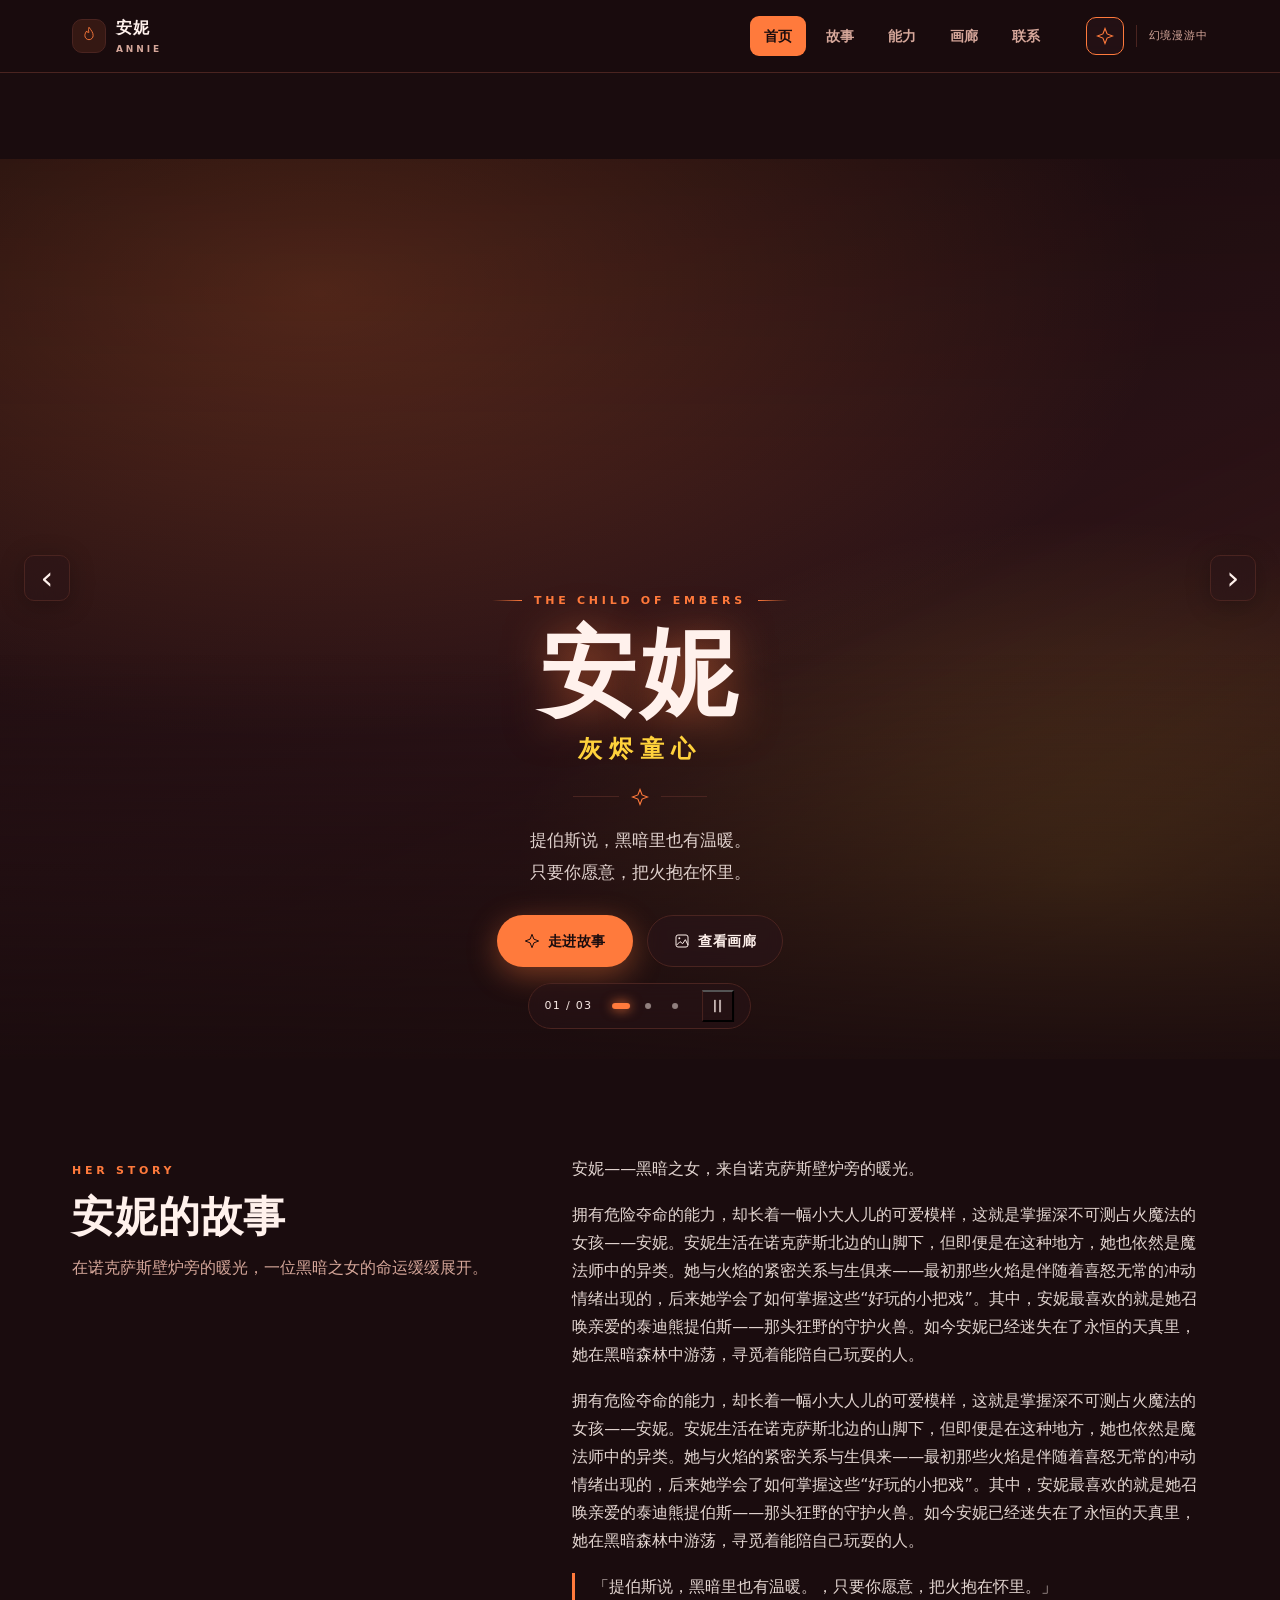
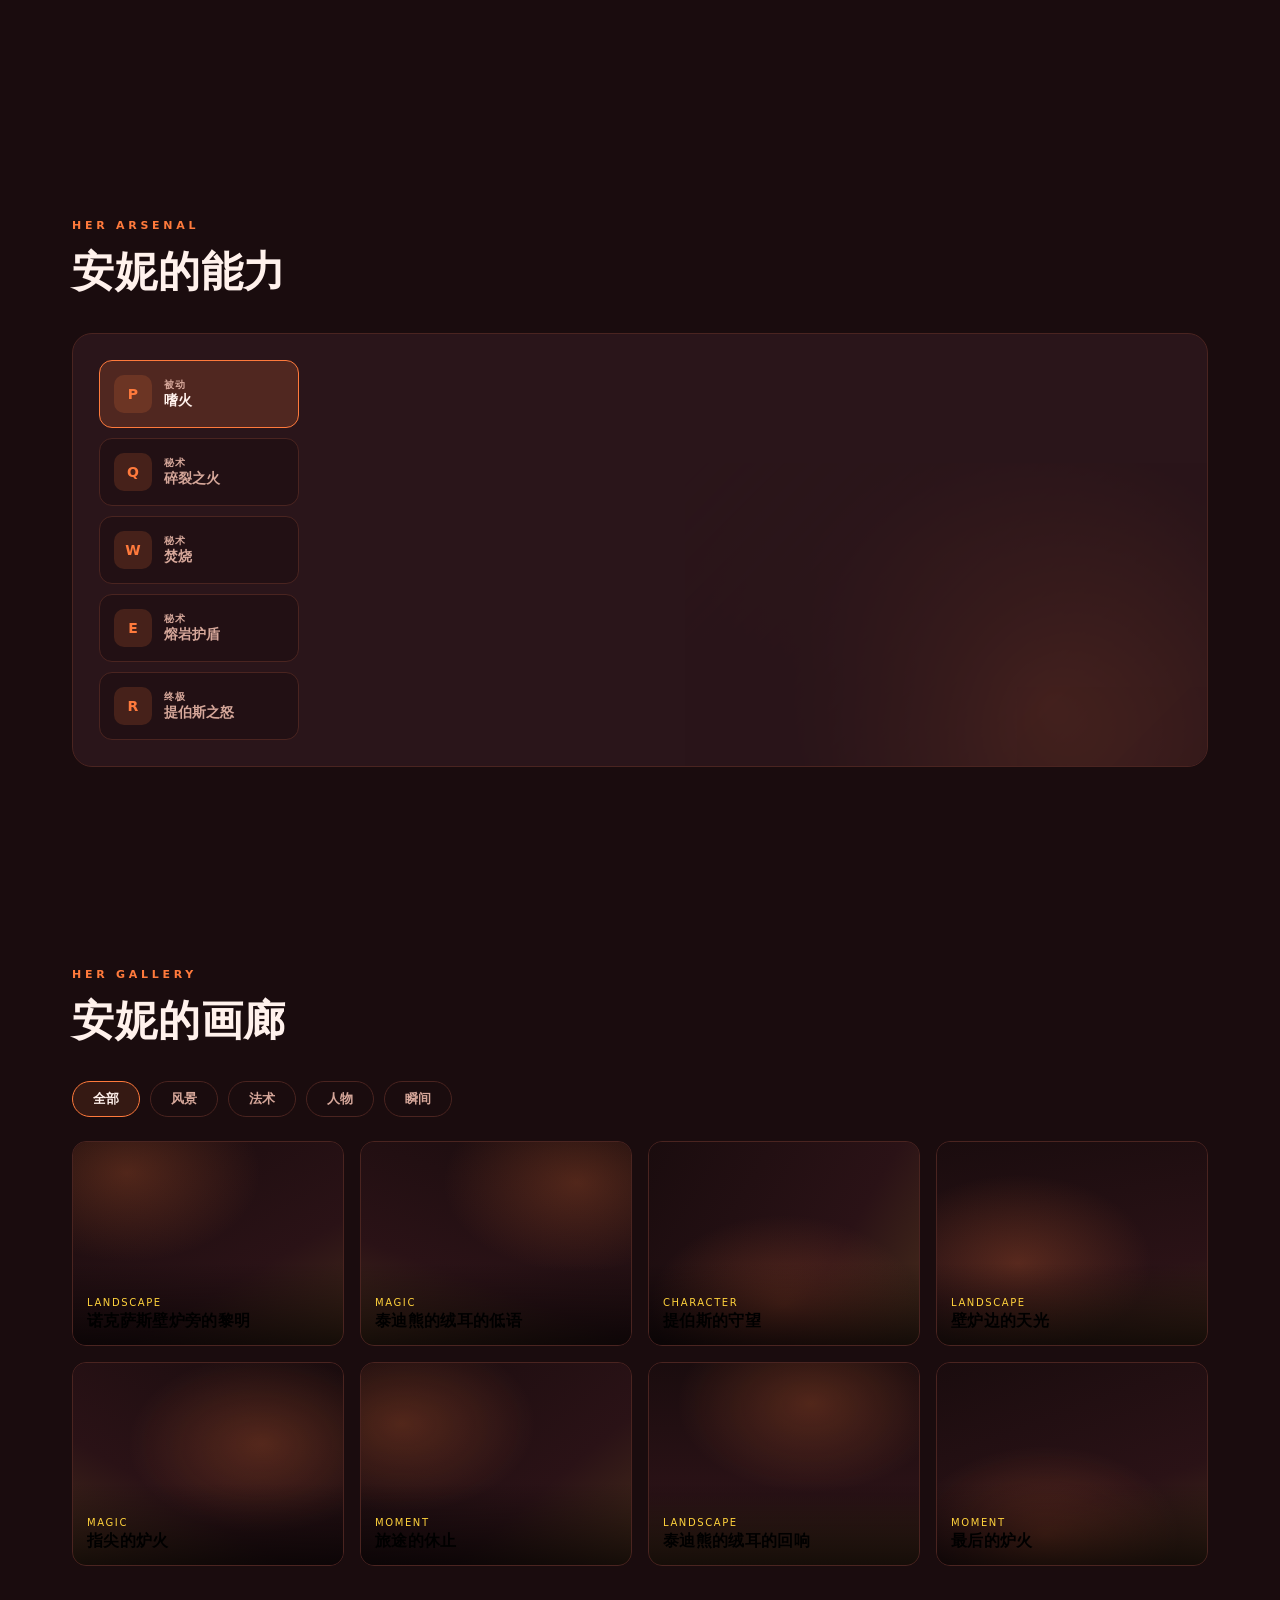
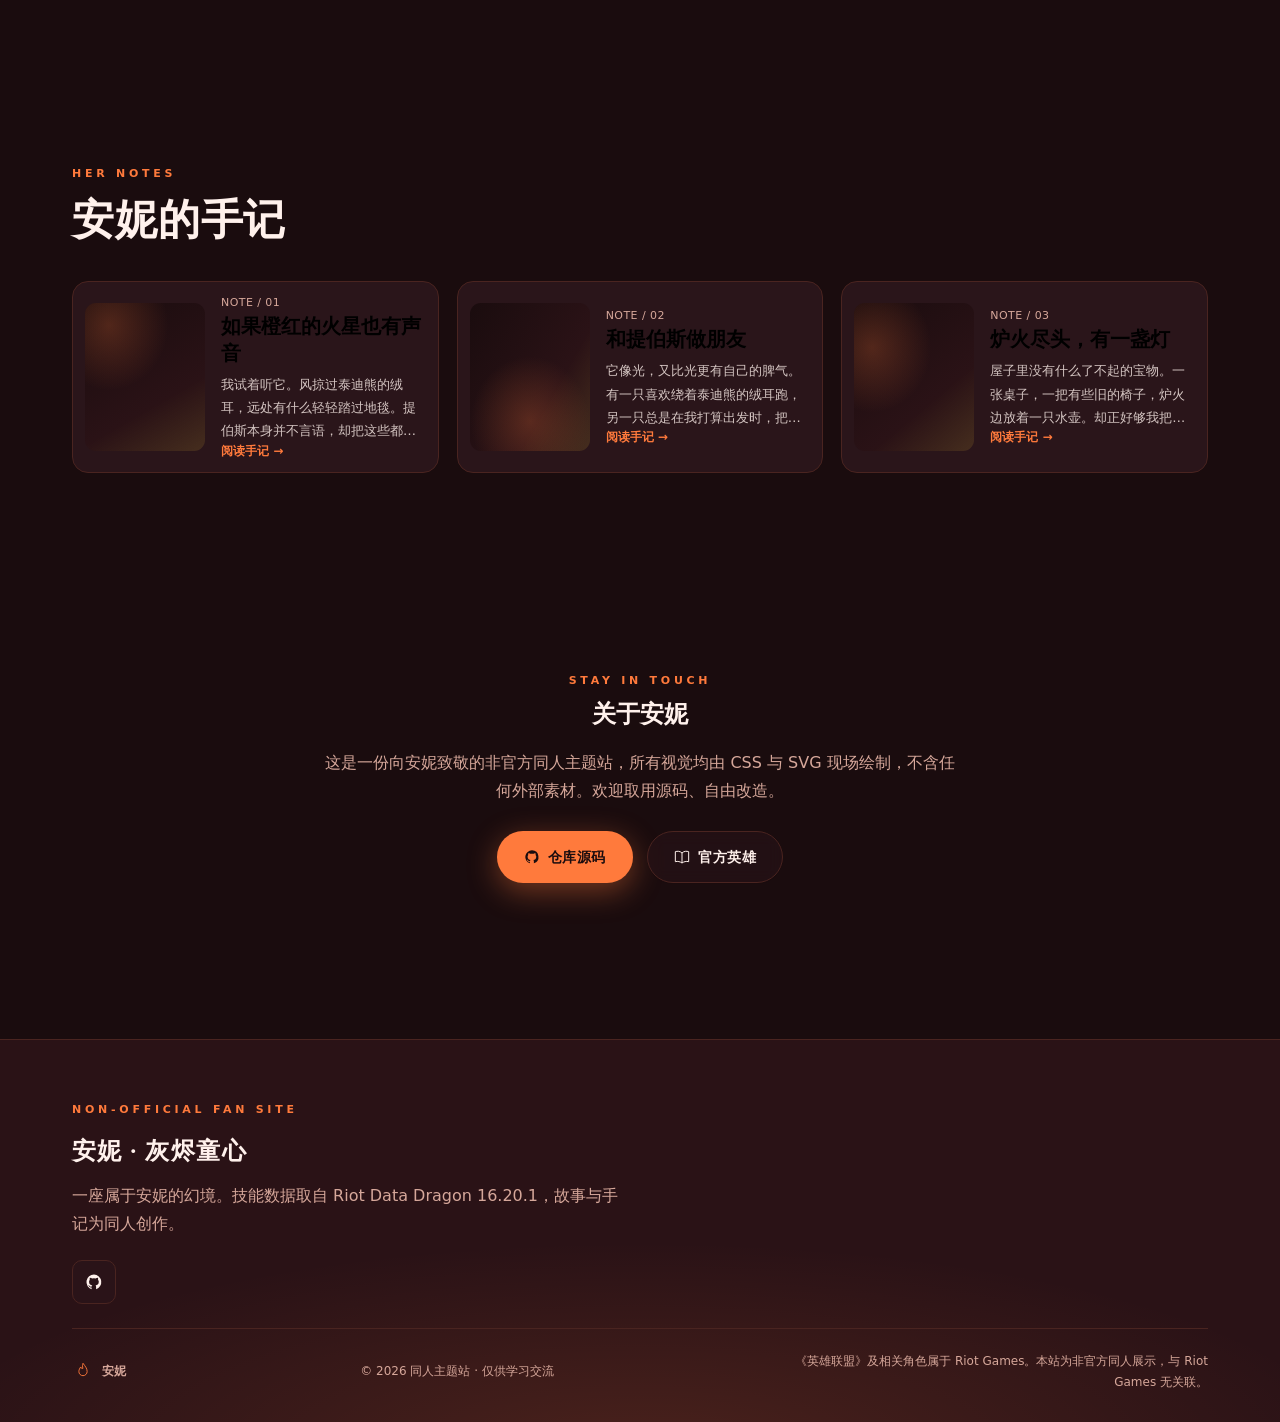
==== index.html @ 50f84c9e "feat: 安妮 · 灰烬童心 专属同人站 v1.0" ====
<!doctype html>
<html lang="zh-CN">
<head>
  <meta charset="utf-8">
  <meta name="viewport" content="width=device-width, initial-scale=1">
  <meta name="theme-color" content="#1a0c0e">
  <meta name="description" content="安妮（黑暗之女）非官方同人主题站——在诺克萨斯壁炉旁的暖光的幻境里，重温她的技能、故事与瞬间。">
  <title>安妮 · 灰烬童心</title>
  <link rel="icon" type="image/svg+xml" href="assets/favicon.svg">
  <link rel="stylesheet" href="styles.css">
  <script src="script.js" defer></script>
</head>
<body>
  <a class="skip-link" href="#main">跳到主要内容</a>
  <svg class="icon-library" aria-hidden="true" xmlns="http://www.w3.org/2000/svg">
    <symbol id="icon-sigil" viewBox="0 0 48 48"><path d="M24 5c5 7 9 11 9 18a9 9 0 0 1-18 0c0-4 2-7 4-10 1 3 3 4 5 3-2-4-1-8 0-11Z" fill="none" stroke="currentColor" stroke-width="2" stroke-linejoin="round"/></symbol>
    <symbol id="icon-star" viewBox="0 0 24 24"><path d="m12 2 2.8 7.2L22 12l-7.2 2.8L12 22l-2.8-7.2L2 12l7.2-2.8L12 2Z" fill="none" stroke="currentColor" stroke-width="1.5"/></symbol>
    <symbol id="icon-moon" viewBox="0 0 24 24"><path d="M20.8 14A9 9 0 0 1 10 3.2 9 9 0 1 0 20.8 14Z" fill="none" stroke="currentColor" stroke-width="1.5"/></symbol>
    <symbol id="icon-image" viewBox="0 0 24 24"><rect x="3" y="3" width="18" height="18" rx="3" fill="none" stroke="currentColor" stroke-width="1.5"/><circle cx="8" cy="8" r="1.5" fill="currentColor"/><path d="m4 18 5-5 4 3 4-6 4 8" fill="none" stroke="currentColor" stroke-width="1.5"/></symbol>
    <symbol id="icon-book" viewBox="0 0 24 24"><path d="M12 6C9 3 5 3 2 4v15c4-1 7 0 10 2 3-2 6-3 10-2V4c-3-1-7-1-10 2Zm0 0v15" fill="none" stroke="currentColor" stroke-width="1.5"/></symbol>
    <symbol id="icon-mail" viewBox="0 0 24 24"><rect x="2" y="4" width="20" height="16" rx="3" fill="none" stroke="currentColor" stroke-width="1.5"/><path d="m3 5 9 8 9-8" fill="none" stroke="currentColor" stroke-width="1.5"/></symbol>
    <symbol id="icon-github" viewBox="0 0 24 24"><path d="M12 2a10 10 0 0 0-3.2 19.5v-2.3c-2.6.6-3.2-1.1-3.2-1.1-.4-1-1-1.3-1-1.3-.9-.6.1-.6.1-.6 1 0 1.5 1 1.5 1 .9 1.5 2.3 1 2.8.8.1-.7.4-1.2.7-1.5-2.1-.2-4.3-1.1-4.3-4.8 0-1.1.4-2 1-2.7-.1-.2-.4-1.3.1-2.7 0 0 .9-.3 2.8 1a9.4 9.4 0 0 1 5.1 0c2-1.3 2.8-1 2.8-1 .6 1.4.2 2.5.1 2.7.7.7 1.1 1.6 1.1 2.7 0 3.7-2.2 4.5-4.3 4.8.4.3.7.9.7 1.8v3.2A10 10 0 0 0 12 2Z" fill="currentColor"/></symbol>
  </svg>

  <header class="site-header">
    <nav class="navigation" aria-label="主导航">
      <a class="brand" href="#home" aria-label="安妮首页"><span class="brand-mark"><svg><use href="#icon-sigil"/></svg></span><span>安妮<small>ANNIE</small></span></a>
      <div class="nav-links" id="nav-menu">
        <a href="#home" class="active">首页</a><a href="#story-detail">故事</a><a href="#ability-detail">能力</a><a href="#gallery">画廊</a><a href="#contact">联系</a>
      </div>
      <div class="nav-tools"><button class="icon-button atmosphere-button" type="button" aria-label="关闭粒子效果" aria-pressed="true" title="粒子效果"><svg><use href="#icon-star"/></svg></button><span class="nav-divider"></span><span class="nav-note">幻境漫游中</span><button class="menu-toggle icon-button" type="button" aria-controls="nav-menu" aria-expanded="false" aria-label="打开导航菜单"><span></span><span></span></button></div>
    </nav>
  </header>

  <main id="main">
    <section id="home" class="hero" aria-labelledby="hero-title" aria-roledescription="轮播图">
      <div class="hero-slides"><div class="hero-track" id="hero-track">
        <div class="hero-image" data-label="主视觉" role="img" aria-label="主视觉：安妮的主题幻境" style="background:radial-gradient(120% 90% at 25% 15%, #ff7a3c40 0%, transparent 55%), radial-gradient(90% 80% at 85% 80%, #ffd23c2e 0%, transparent 50%), linear-gradient(155deg, #1a0c0e 0%, #2a1216 55%, #ff7a3c1f 100%)"></div>
<div class="hero-image" data-label="幻境" role="img" aria-label="幻境：安妮的主题幻境" style="background:radial-gradient(100% 100% at 80% 20%, #ffd23c33 0%, transparent 55%), linear-gradient(200deg, #2a1216 0%, #1a0c0e 60%, #ff7a3c22 100%)"></div>
<div class="hero-image" data-label="余光" role="img" aria-label="余光：安妮的主题幻境" style="background:radial-gradient(110% 90% at 50% 90%, #ff7a3c33 0%, transparent 55%), linear-gradient(120deg, #1a0c0e 0%, #2a1216 70%, #ffd23c1f 100%)"></div>
      </div></div>
      <div class="hero-shade"></div><div class="particles" aria-hidden="true"></div>
      <button class="hero-arrow hero-previous icon-button" type="button" aria-label="上一张主视觉" aria-controls="hero-track" hidden>‹</button>
      <button class="hero-arrow hero-next icon-button" type="button" aria-label="下一张主视觉" aria-controls="hero-track" hidden>›</button>
      <div class="hero-content">
        <p class="eyebrow"><span></span> THE CHILD OF EMBERS <span></span></p>
        <h1 id="hero-title">安妮</h1>
        <p class="hero-subtitle">灰烬童心</p>
        <div class="ornament" aria-hidden="true"><i></i><svg><use href="#icon-star"/></svg><i></i></div>
        <p class="hero-description">提伯斯说，黑暗里也有温暖。<br>只要你愿意，把火抱在怀里。</p>
        <div class="hero-actions"><a class="button button-primary" href="#story-detail"><svg><use href="#icon-star"/></svg>走进故事</a><a class="button button-glass" href="#gallery"><svg><use href="#icon-image"/></svg>查看画廊</a></div>
      </div>
      <div class="hero-carousel-controls" role="group" aria-label="主视觉轮播控制" hidden>
        <span class="hero-slide-count" aria-hidden="true">01 / 03</span>
        <div class="hero-dots"><button type="button" class="hero-dot" data-hero-slide="0" aria-label="切换到第 1 张主视觉" aria-controls="hero-track" aria-pressed="true"></button><button type="button" class="hero-dot" data-hero-slide="1" aria-label="切换到第 2 张主视觉" aria-controls="hero-track" aria-pressed="false"></button><button type="button" class="hero-dot" data-hero-slide="2" aria-label="切换到第 3 张主视觉" aria-controls="hero-track" aria-pressed="false"></button></div>
        <button class="hero-play-toggle" type="button" aria-label="暂停自动轮播" aria-controls="hero-track" aria-pressed="false"><span aria-hidden="true">Ⅱ</span></button>
      </div>
      <span class="sr-only" id="hero-slide-status" role="status" aria-live="polite" aria-atomic="true"></span>
    </section>

    <section id="story-detail" class="story-section" aria-labelledby="story-title">
      <div class="story-inner">
        <div class="section-heading">
          <p class="eyebrow">HER STORY</p>
          <h2 id="story-title">安妮的故事</h2>
          <p class="section-intro">在诺克萨斯壁炉旁的暖光，一位黑暗之女的命运缓缓展开。</p>
        </div>
        <div class="story-copy">
          <p class="story-description">安妮——黑暗之女，来自诺克萨斯壁炉旁的暖光。</p><p>拥有危险夺命的能力，却长着一幅小大人儿的可爱模样，这就是掌握深不可测占火魔法的女孩——安妮。安妮生活在诺克萨斯北边的山脚下，但即便是在这种地方，她也依然是魔法师中的异类。她与火焰的紧密关系与生俱来——最初那些火焰是伴随着喜怒无常的冲动情绪出现的，后来她学会了如何掌握这些“好玩的小把戏”。其中，安妮最喜欢的就是她召唤亲爱的泰迪熊提伯斯——那头狂野的守护火兽。如今安妮已经迷失在了永恒的天真里，她在黑暗森林中游荡，寻觅着能陪自己玩耍的人。</p><p>拥有危险夺命的能力，却长着一幅小大人儿的可爱模样，这就是掌握深不可测占火魔法的女孩——安妮。安妮生活在诺克萨斯北边的山脚下，但即便是在这种地方，她也依然是魔法师中的异类。她与火焰的紧密关系与生俱来——最初那些火焰是伴随着喜怒无常的冲动情绪出现的，后来她学会了如何掌握这些“好玩的小把戏”。其中，安妮最喜欢的就是她召唤亲爱的泰迪熊提伯斯——那头狂野的守护火兽。如今安妮已经迷失在了永恒的天真里，她在黑暗森林中游荡，寻觅着能陪自己玩耍的人。</p><p class="story-quote">「提伯斯说，黑暗里也有温暖。，只要你愿意，把火抱在怀里。」</p>
        </div>
      </div>
    </section>

    <section id="ability-detail" class="abilities-section" aria-labelledby="ability-title">
      <div class="section-heading">
        <p class="eyebrow">HER ARSENAL</p>
        <h2 id="ability-title">安妮的能力</h2>
      </div>
      <div class="ability-panel">
        <div class="ability-tabs" role="tablist" aria-label="技能切换">
          <button id="tab-passive" role="tab" data-ability="passive" aria-selected="true" aria-controls="ability-content" tabindex="0"><span class="ability-badge">P</span><span><small>被动</small>嗜火</span></button>
<button id="tab-q" role="tab" data-ability="q" aria-selected="false" aria-controls="ability-content" tabindex="-1"><span class="ability-badge">Q</span><span><small>秘术</small>碎裂之火</span></button>
<button id="tab-w" role="tab" data-ability="w" aria-selected="false" aria-controls="ability-content" tabindex="-1"><span class="ability-badge">W</span><span><small>秘术</small>焚烧</span></button>
<button id="tab-e" role="tab" data-ability="e" aria-selected="false" aria-controls="ability-content" tabindex="-1"><span class="ability-badge">E</span><span><small>秘术</small>熔岩护盾</span></button>
<button id="tab-r" role="tab" data-ability="r" aria-selected="false" aria-controls="ability-content" tabindex="-1"><span class="ability-badge">R</span><span><small>终极</small>提伯斯之怒</span></button>
        </div>
        <div class="ability-content" id="ability-content" role="tabpanel" tabindex="0" aria-labelledby="tab-passive">
          <p class="eyebrow" id="ability-label"></p>
          <h3 id="ability-name"></h3>
          <p id="ability-description"></p>
        </div>
        <div class="ability-art" aria-hidden="true"></div>
      </div>
    </section>

    <section id="gallery" class="gallery-section" aria-labelledby="gallery-title">
      <div class="section-heading">
        <p class="eyebrow">HER GALLERY</p>
        <h2 id="gallery-title">安妮的画廊</h2>
      </div>
      <div class="gallery-filters" role="group" aria-label="画廊分类筛选">
        <button type="button" data-filter="all" class="selected" aria-pressed="true">全部</button>
        <button type="button" data-filter="landscape" aria-pressed="false">风景</button>
        <button type="button" data-filter="magic" aria-pressed="false">法术</button>
        <button type="button" data-filter="character" aria-pressed="false">人物</button>
        <button type="button" data-filter="moment" aria-pressed="false">瞬间</button>
      </div>
      <div class="gallery-grid">
        <button class="gallery-item" data-category="landscape" data-scene="1" aria-label="查看：诺克萨斯壁炉旁的黎明"><span class="gallery-art scene-1" aria-hidden="true"></span><span class="gallery-caption"><small>LANDSCAPE</small><strong>诺克萨斯壁炉旁的黎明</strong></span></button>
<button class="gallery-item" data-category="magic" data-scene="2" aria-label="查看：泰迪熊的绒耳的低语"><span class="gallery-art scene-2" aria-hidden="true"></span><span class="gallery-caption"><small>MAGIC</small><strong>泰迪熊的绒耳的低语</strong></span></button>
<button class="gallery-item" data-category="character" data-scene="3" aria-label="查看：提伯斯的守望"><span class="gallery-art scene-3" aria-hidden="true"></span><span class="gallery-caption"><small>CHARACTER</small><strong>提伯斯的守望</strong></span></button>
<button class="gallery-item" data-category="landscape" data-scene="4" aria-label="查看：壁炉边的天光"><span class="gallery-art scene-4" aria-hidden="true"></span><span class="gallery-caption"><small>LANDSCAPE</small><strong>壁炉边的天光</strong></span></button>
<button class="gallery-item" data-category="magic" data-scene="5" aria-label="查看：指尖的炉火"><span class="gallery-art scene-5" aria-hidden="true"></span><span class="gallery-caption"><small>MAGIC</small><strong>指尖的炉火</strong></span></button>
<button class="gallery-item" data-category="moment" data-scene="6" aria-label="查看：旅途的休止"><span class="gallery-art scene-6" aria-hidden="true"></span><span class="gallery-caption"><small>MOMENT</small><strong>旅途的休止</strong></span></button>
<button class="gallery-item" data-category="landscape" data-scene="7" aria-label="查看：泰迪熊的绒耳的回响"><span class="gallery-art scene-7" aria-hidden="true"></span><span class="gallery-caption"><small>LANDSCAPE</small><strong>泰迪熊的绒耳的回响</strong></span></button>
<button class="gallery-item" data-category="moment" data-scene="8" aria-label="查看：最后的炉火"><span class="gallery-art scene-8" aria-hidden="true"></span><span class="gallery-caption"><small>MOMENT</small><strong>最后的炉火</strong></span></button>
      </div>
    </section>

    <section id="journal" class="journal-section" aria-labelledby="journal-title">
      <div class="section-heading">
        <p class="eyebrow">HER NOTES</p>
        <h2 id="journal-title">安妮的手记</h2>
      </div>
      <div class="journal-list">
        <button class="journal-card" data-article="0" aria-label="阅读：如果橙红的火星也有声音"><span class="journal-art scene-1" aria-hidden="true"></span><span class="journal-copy"><span class="journal-meta">NOTE / 01</span><strong>如果橙红的火星也有声音</strong><span class="journal-excerpt">我试着听它。风掠过泰迪熊的绒耳，远处有什么轻轻踏过地毯。提伯斯本身并不言语，却把这些都收进了夜色。</span><span class="read-label">阅读手记 →</span></span></button>
<button class="journal-card" data-article="1" aria-label="阅读：和提伯斯做朋友"><span class="journal-art scene-3" aria-hidden="true"></span><span class="journal-copy"><span class="journal-meta">NOTE / 02</span><strong>和提伯斯做朋友</strong><span class="journal-excerpt">它像光，又比光更有自己的脾气。有一只喜欢绕着泰迪熊的绒耳跑，另一只总是在我打算出发时，把自己团成一小团。我分不清那是不是休息，但我决定尊重它的安排。</span><span class="read-label">阅读手记 →</span></span></button>
<button class="journal-card" data-article="2" aria-label="阅读：炉火尽头，有一盏灯"><span class="journal-art scene-6" aria-hidden="true"></span><span class="journal-copy"><span class="journal-meta">NOTE / 03</span><strong>炉火尽头，有一盏灯</strong><span class="journal-excerpt">屋子里没有什么了不起的宝物。一张桌子，一把有些旧的椅子，炉火边放着一只水壶。却正好够我把斗篷晾开，把泰迪熊的绒耳摊在桌上，让赶了一天路的手指慢慢暖起来。</span><span class="read-label">阅读手记 →</span></span></button>
      </div>
    </section>

    <section id="contact" class="contact-section" aria-labelledby="contact-title">
      <div class="contact-inner">
        <p class="eyebrow">STAY IN TOUCH</p>
        <h2 id="contact-title">关于安妮</h2>
        <p class="contact-copy">这是一份向安妮致敬的非官方同人主题站，所有视觉均由 CSS 与 SVG 现场绘制，不含任何外部素材。欢迎取用源码、自由改造。</p>
        <div class="contact-actions">
          <a class="button button-primary" href="https://github.com/heqiangdiao-wq/lol-annie" rel="noopener"><svg><use href="#icon-github"/></svg>仓库源码</a>
          <a class="button button-glass" href="https://www.leagueoflegends.com/zh-tw/champions/" rel="noopener"><svg><use href="#icon-book"/></svg>官方英雄</a>
        </div>
      </div>
    </section>
  </main>

  <footer class="site-footer">
    <div class="footer-glow" aria-hidden="true"></div>
    <div class="footer-content">
      <p class="eyebrow">NON-OFFICIAL FAN SITE</p>
      <h2>安妮 · 灰烬童心</h2>
      <p>一座属于安妮的幻境。技能数据取自 Riot Data Dragon 16.20.1，故事与手记为同人创作。</p>
      <div class="footer-socials">
        <a class="icon-button" href="https://github.com/heqiangdiao-wq/lol-annie" rel="noopener" aria-label="GitHub 仓库"><svg><use href="#icon-github"/></svg></a>
      </div>
      <div class="footer-bottom">
        <p class="footer-brand"><svg class="footer-mark"><use href="#icon-sigil"/></svg> 安妮</p>
        <p>© <span id="copyright-year">2026</span> 同人主题站 · 仅供学习交流</p>
        <p class="legal-note">《英雄联盟》及相关角色属于 Riot Games。本站为非官方同人展示，与 Riot Games 无关联。</p>
      </div>
    </div>
  </footer>

  <dialog class="lightbox" id="gallery-dialog" aria-label="画廊大图">
    <button class="dialog-close icon-button" type="button" aria-label="关闭大图">×</button>
    <div class="lightbox-image" id="lightbox-image" role="img" aria-label=""></div>
    <div class="lightbox-bottom">
      <h2 id="lightbox-title"></h2>
      <div class="lightbox-nav">
        <button class="icon-button" id="gallery-prev" type="button" aria-label="上一张">‹</button>
        <span id="lightbox-counter"></span>
        <button class="icon-button" id="gallery-next" type="button" aria-label="下一张">›</button>
      </div>
    </div>
  </dialog>

  <dialog class="article" id="article-dialog" aria-label="手记阅读">
    <button class="dialog-close icon-button" type="button" aria-label="关闭手记">×</button>
    <div class="article-cover" id="article-cover"></div>
    <div class="article-body">
      <h2 id="article-title"></h2>
      <div id="article-content"></div>
    </div>
  </dialog>
</body>
</html>
---- styles.css ----
/* ====== 安妮 · 主题变量 ====== */
:root{
  --bg:#1a0c0e; --bg-2:#2a1216; --panel:#2a151a;
  --primary:#ff7a3c; --primary-2:#ffb03c; --accent:#ffd23c;
  --text:#fff1ec; --muted:#d6a79a; --line:#4a2420; --flake:#ffba6b;
  --sans:"PingFang SC","Microsoft YaHei","Hiragino Sans GB",system-ui,-apple-system,"Segoe UI",Roboto,sans-serif;
  --serif:"Songti SC","SimSun",Georgia,"Times New Roman",serif;
}
*{box-sizing:border-box;margin:0;padding:0}
html{scroll-behavior:smooth;scroll-padding-top:84px}
body{background:var(--bg);color:var(--text);font-family:var(--sans);line-height:1.75;-webkit-font-smoothing:antialiased;overflow-x:hidden}
a{color:inherit;text-decoration:none}
img{max-width:100%;display:block}
.sr-only{position:absolute;width:1px;height:1px;padding:0;margin:-1px;overflow:hidden;clip-path:inset(50%);white-space:nowrap;border:0}
.skip-link{position:fixed;left:14px;top:-60px;z-index:60;background:var(--primary);color:var(--bg);padding:9px 16px;border-radius:8px;font-weight:700;transition:top .25s}
.skip-link:focus{top:14px}
:focus-visible{outline:2px solid var(--accent);outline-offset:3px;border-radius:4px}

/* ====== header / nav ====== */
.site-header{position:fixed;inset:0 0 auto;z-index:50;backdrop-filter:blur(14px);background:color-mix(in srgb,var(--bg) 72%,transparent);border-bottom:1px solid var(--line)}
.navigation{max-width:1180px;margin:0 auto;display:flex;align-items:center;gap:18px;padding:14px 22px}
.brand{display:flex;align-items:center;gap:10px;font-weight:800;letter-spacing:.04em}
.brand-mark{width:34px;height:34px;display:grid;place-items:center;color:var(--primary);border:1px solid var(--line);border-radius:10px;background:color-mix(in srgb,var(--primary) 12%,transparent)}
.brand-mark svg{width:22px;height:22px}
.brand small{display:block;font-size:9px;letter-spacing:.32em;color:var(--muted);font-weight:600}
.nav-links{display:flex;gap:6px;margin-left:auto}
.nav-links a{padding:8px 14px;border-radius:9px;color:var(--muted);font-size:14px;font-weight:600;transition:.2s}
.nav-links a:hover{color:var(--text);background:color-mix(in srgb,var(--primary) 12%,transparent)}
.nav-links a.active{color:var(--bg);background:var(--primary)}
.nav-tools{display:flex;align-items:center;gap:12px;margin-left:14px}
.nav-divider{width:1px;height:22px;background:var(--line)}
.nav-note{font-size:11px;color:var(--muted);letter-spacing:.08em}
.icon-button{display:grid;place-items:center;width:38px;height:38px;border-radius:10px;border:1px solid var(--line);background:color-mix(in srgb,var(--panel) 60%,transparent);color:var(--text);cursor:pointer;transition:.2s}
.icon-button:hover{border-color:var(--primary);color:var(--primary)}
.icon-button svg{width:18px;height:18px;fill:currentColor}
.atmosphere-button[aria-pressed="true"]{color:var(--primary);border-color:var(--primary)}
.menu-toggle{display:none;flex-direction:column;gap:4px}
.menu-toggle span{width:18px;height:2px;background:currentColor;border-radius:2px}
@media(max-width:760px){.nav-links{position:fixed;inset:64px 14px auto;flex-direction:column;background:var(--bg-2);border:1px solid var(--line);border-radius:14px;padding:10px;gap:4px;display:none}
.nav-links.open{display:flex}
.nav-links a{padding:12px 14px}
.menu-toggle{display:flex}
.nav-note{display:none}}

/* ====== hero ====== */
.hero{position:relative;height:100svh;min-height:620px;display:flex;align-items:flex-end;overflow:hidden}
.hero-slides{position:absolute;inset:0;z-index:-3;overflow:hidden}
.hero-track{display:flex;width:100%;height:100%;will-change:transform}
.hero-track.is-ready{transition:transform .8s cubic-bezier(.65,0,.35,1)}
.hero-track>.hero-image{flex:0 0 100%;width:100%;height:100%;min-width:0;background-size:cover;background-position:center}
.hero-shade{position:absolute;inset:0;z-index:-2;background:linear-gradient(180deg,rgba(0,0,0,.15) 0%,transparent 35%,transparent 55%,color-mix(in srgb,var(--bg) 92%,transparent) 100%)}
.particles{position:absolute;inset:0;z-index:-1;pointer-events:none;overflow:hidden}
.snowflake{position:absolute;top:-8%;width:6px;height:6px;border-radius:50%;background:var(--flake);opacity:.7;box-shadow:0 0 8px var(--flake);animation:fall linear infinite}
@keyframes fall{0%{transform:translateY(-10vh) translateX(0)}100%{transform:translateY(112vh) translateX(20px)}}
.hero-content{position:relative;z-index:3;max-width:760px;padding:0 30px 92px;margin:0 auto;width:100%;text-align:center}
.eyebrow{display:inline-flex;align-items:center;gap:12px;font-size:11px;letter-spacing:.34em;color:var(--primary);font-weight:700}
.eyebrow span{width:30px;height:1px;background:linear-gradient(90deg,transparent,var(--primary))}
.eyebrow span:last-child{background:linear-gradient(90deg,var(--primary),transparent)}
.hero h1{font-family:var(--serif);font-size:96px;line-height:1;margin:16px 0 6px;letter-spacing:.04em;text-shadow:0 4px 40px color-mix(in srgb,var(--primary) 50%,transparent)}
.hero-subtitle{font-size:24px;color:var(--accent);letter-spacing:.3em;font-weight:600}
.ornament{display:flex;align-items:center;justify-content:center;gap:12px;margin:18px 0}
.ornament i{width:46px;height:1px;background:var(--line)}
.ornament svg{width:18px;height:18px;color:var(--primary);fill:none;stroke:var(--primary);stroke-width:1.4}
.hero-description{font-size:17px;color:color-mix(in srgb,var(--text) 86%,transparent);line-height:1.9}
.hero-actions{display:flex;gap:14px;justify-content:center;margin-top:26px;flex-wrap:wrap}
.button{display:inline-flex;align-items:center;gap:8px;padding:13px 26px;border-radius:30px;font-weight:700;font-size:14px;letter-spacing:.04em;transition:.2s;border:1px solid transparent}
.button svg{width:16px;height:16px;fill:currentColor}
.button-primary{background:var(--primary);color:var(--bg);box-shadow:0 8px 30px color-mix(in srgb,var(--primary) 40%,transparent)}
.button-primary:hover{transform:translateY(-2px);box-shadow:0 12px 38px color-mix(in srgb,var(--primary) 55%,transparent)}
.button-glass{background:color-mix(in srgb,var(--panel) 55%,transparent);border-color:var(--line);color:var(--text);backdrop-filter:blur(8px)}
.button-glass:hover{border-color:var(--primary);color:var(--primary)}
.hero-arrow{position:absolute;top:44%;z-index:4;width:46px;height:46px;background:color-mix(in srgb,var(--panel) 40%,transparent);border-color:var(--line);backdrop-filter:blur(15px);font:32px/1 var(--sans);box-shadow:0 4px 25px rgba(0,0,0,.25)}
.hero-previous{left:24px}.hero-next{right:24px}
.hero-arrow[aria-disabled="true"]{opacity:.55}
.hero-carousel-controls{position:absolute;left:50%;bottom:30px;transform:translateX(-50%);z-index:4;display:flex;align-items:center;gap:16px;border:1px solid var(--line);border-radius:30px;padding:6px 16px;background:color-mix(in srgb,var(--panel) 45%,transparent);backdrop-filter:blur(16px)}
.hero-slide-count{font-size:11px;letter-spacing:.12em;color:var(--text);white-space:nowrap}
.hero-dots{display:flex;gap:3px;align-items:center}
.hero-dot{position:relative;display:block;width:24px;height:30px;background:transparent;padding:0;border:0;cursor:pointer}
.hero-dot:after{content:"";position:absolute;left:50%;top:50%;width:6px;height:6px;border-radius:6px;background:color-mix(in srgb,var(--text) 50%,transparent);transform:translate(-50%,-50%);transition:.3s}
.hero-dot[aria-pressed="true"]:after{width:18px;background:var(--primary);box-shadow:0 0 12px var(--primary)}
.hero-play-toggle{display:grid;place-items:center;width:32px;height:32px;border-left:1px solid var(--line);background:none;padding:0;color:var(--text);font-size:17px;cursor:pointer}
.hero-dot[aria-disabled="true"]{cursor:default}

/* ====== sections ====== */
.story-section,.abilities-section,.gallery-section,.journal-section,.contact-section{padding:96px 22px;max-width:1180px;margin:0 auto}
.section-heading{margin-bottom:34px}
.section-heading h2{font-family:var(--serif);font-size:42px;line-height:1.25;margin-top:8px;letter-spacing:.02em}
.section-intro{color:var(--muted);max-width:620px;margin-top:10px}
.story-inner{display:grid;grid-template-columns:1fr 1.4fr;gap:46px;align-items:start}
.story-copy p{margin-bottom:18px;font-size:16px;color:color-mix(in srgb,var(--text) 88%,transparent)}
.story-quote{font-family:var(--serif);font-size:22px;color:var(--primary);border-left:3px solid var(--primary);padding-left:18px;line-height:1.7}
@media(max-width:760px){.story-inner{grid-template-columns:1fr;gap:24px}.section-heading h2{font-size:32px}.hero h1{font-size:64px}.hero-subtitle{font-size:18px}}

/* ====== abilities ====== */
.ability-panel{display:grid;grid-template-columns:200px 1fr;gap:26px;background:var(--panel);border:1px solid var(--line);border-radius:20px;padding:26px;position:relative;overflow:hidden;min-height:420px}
.ability-tabs{display:flex;flex-direction:column;gap:10px}
.ability-tabs button{display:flex;align-items:center;gap:12px;padding:14px;border-radius:13px;border:1px solid var(--line);background:color-mix(in srgb,var(--bg) 50%,transparent);color:var(--muted);cursor:pointer;text-align:left;transition:.2s;font-family:inherit}
.ability-tabs button:hover{border-color:var(--primary);color:var(--text)}
.ability-tabs button[aria-selected="true"]{background:color-mix(in srgb,var(--primary) 18%,transparent);border-color:var(--primary);color:var(--text)}
.ability-badge{flex:0 0 38px;width:38px;height:38px;display:grid;place-items:center;border-radius:10px;background:color-mix(in srgb,var(--primary) 16%,transparent);color:var(--primary);font-weight:800;font-size:15px}
.ability-tabs button small{display:block;font-size:10px;letter-spacing:.12em;color:var(--muted)}
.ability-tabs button span{font-weight:700;font-size:14px}
.ability-content{padding:6px 4px}
.ability-content .eyebrow{margin-bottom:8px}
.ability-content h3{font-family:var(--serif);font-size:34px;margin-bottom:14px}
.ability-content>p:not(.eyebrow){font-size:16px;color:color-mix(in srgb,var(--text) 86%,transparent);line-height:1.9}
.ability-art{position:absolute;right:0;bottom:0;width:46%;height:70%;opacity:.16;background:radial-gradient(80% 80% at 50% 30%, #ff7a3c40 0%, transparent 60%), linear-gradient(160deg, #2a1216 0%, #1a0c0e 100%);border-radius:0 0 20px 0;mask-image:linear-gradient(135deg,transparent,#000);pointer-events:none}
.ability-art:before{content:"";position:absolute;inset:0;background:radial-gradient(circle at 70% 80%,var(--primary) 0,transparent 60%)}
@media(max-width:760px){.ability-panel{grid-template-columns:1fr;min-height:auto}.ability-tabs{flex-direction:row;flex-wrap:wrap}.ability-tabs button{flex:1 1 40%}.ability-art{display:none}}

/* ====== gallery ====== */
.gallery-filters{display:flex;gap:10px;flex-wrap:wrap;margin-bottom:24px}
.gallery-filters button{padding:8px 20px;border-radius:30px;border:1px solid var(--line);background:transparent;color:var(--muted);cursor:pointer;font-family:inherit;font-size:13px;font-weight:600;transition:.2s}
.gallery-filters button.selected,.gallery-filters button:hover{border-color:var(--primary);color:var(--text);background:color-mix(in srgb,var(--primary) 12%,transparent)}
.gallery-grid{display:grid;grid-template-columns:repeat(4,1fr);gap:16px}
.gallery-item{position:relative;border:1px solid var(--line);border-radius:14px;overflow:hidden;cursor:pointer;background:var(--bg-2);text-align:left;padding:0;font-family:inherit;transition:.2s}
.gallery-item:hover{transform:translateY(-4px);border-color:var(--primary);box-shadow:0 16px 40px rgba(0,0,0,.35)}
.gallery-art{display:block;aspect-ratio:4/3;width:100%}
.gallery-caption{position:absolute;left:0;right:0;bottom:0;padding:34px 14px 13px;background:linear-gradient(0deg,rgba(0,0,0,.7),transparent)}
.gallery-caption small{display:block;font-size:10px;letter-spacing:.16em;color:var(--accent)}
.gallery-caption strong{display:block;font-size:16px;letter-spacing:.02em;margin-top:3px}
@media(max-width:900px){.gallery-grid{grid-template-columns:repeat(2,1fr)}}
@media(max-width:420px){.gallery-grid{grid-template-columns:1fr}}

/* ====== journal ====== */
.journal-list{display:grid;grid-template-columns:repeat(3,1fr);gap:18px}
.journal-card{display:grid;grid-template-columns:120px 1fr;gap:16px;padding:12px;background:var(--panel);border:1px solid var(--line);border-radius:16px;align-items:center;min-height:170px;cursor:pointer;font-family:inherit;text-align:left;transition:.2s}
.journal-card:hover{border-color:var(--primary);transform:translateY(-3px)}
.journal-art{height:148px;border-radius:11px;background:radial-gradient(80% 80% at 50% 30%, #ff7a3c40 0%, transparent 60%), linear-gradient(160deg, #2a1216 0%, #1a0c0e 100%)}
.journal-copy strong{display:block;font-size:20px;margin:4px 0;font-family:var(--serif)}
.journal-meta{font-size:11px;color:var(--muted);letter-spacing:.04em}
.journal-excerpt{font-size:13px;color:color-mix(in srgb,var(--text) 80%,transparent);line-height:1.8;display:-webkit-box;-webkit-line-clamp:3;-webkit-box-orient:vertical;overflow:hidden;margin-top:6px}
.read-label{font-size:12px;color:var(--primary);margin-top:8px;font-weight:700}
@media(max-width:760px){.journal-list{grid-template-columns:1fr}.journal-card{min-height:auto}.journal-art{height:120px}}

/* ====== contact ====== */
.contact-section{text-align:center}
.contact-inner{max-width:640px;margin:0 auto}
.contact-copy{color:var(--muted);font-size:16px;margin:14px 0 26px}
.contact-actions{display:flex;gap:14px;justify-content:center;flex-wrap:wrap}

/* ====== footer ====== */
.site-footer{margin-top:60px;position:relative;border-top:1px solid var(--line);background:var(--bg-2)}
.footer-glow{position:absolute;inset:0;overflow:hidden;pointer-events:none}
.footer-glow:after{content:"";position:absolute;bottom:-30px;left:0;width:100%;height:300px;background:radial-gradient(80% 100% at 50% 100%,color-mix(in srgb,var(--primary) 30%,transparent),transparent 70%);opacity:.5}
.footer-content{max-width:1180px;margin:0 auto;padding:54px 22px 30px;position:relative}
.footer-content h2{font-family:var(--serif);font-size:24px;margin:8px 0 10px;letter-spacing:.06em}
.footer-content>p:not(.eyebrow){color:var(--muted);max-width:560px}
.footer-socials{margin:22px 0}
.footer-socials .icon-button{width:44px;height:44px}
.footer-bottom{display:flex;align-items:center;justify-content:space-between;gap:16px;flex-wrap:wrap;padding-top:22px;border-top:1px solid var(--line);margin-top:24px}
.footer-brand{display:flex;align-items:center;gap:8px;font-weight:800}
.footer-mark{width:22px;height:22px;color:var(--primary)}
.footer-bottom p{font-size:12px;color:var(--muted)}
.legal-note{text-align:right;font-size:11px;line-height:1.7;max-width:420px}

/* ====== dialogs ====== */
.lightbox,.article{position:fixed;inset:0;margin:auto;width:min(92vw,860px);height:fit-content;max-height:90vh;border:1px solid var(--line);border-radius:18px;background:var(--bg-2);color:var(--text);padding:0;overflow:hidden}
.lightbox[open],.article[open]{display:flex;flex-direction:column}
.lightbox::backdrop,.article::backdrop{background:rgba(2,4,12,.78);backdrop-filter:blur(6px)}
.dialog-close{position:absolute;top:12px;right:12px;z-index:5;font-size:22px;line-height:1;width:40px;height:40px}
.lightbox-image{width:100%;height:min(60svh,520px);background-size:cover!important;background-position:center!important}
.lightbox-bottom{padding:18px 22px;display:flex;align-items:center;justify-content:space-between;gap:14px}
.lightbox-bottom h2{font-family:var(--serif);font-size:22px}
.lightbox-nav{display:flex;align-items:center;gap:12px}
.lightbox-nav span{font-size:12px;color:var(--muted)}
.article-cover{height:200px;background:radial-gradient(80% 80% at 50% 30%, #ff7a3c40 0%, transparent 60%), linear-gradient(160deg, #2a1216 0%, #1a0c0e 100%)}
.article-body{padding:26px 28px 32px;overflow:auto}
.article-body h2{font-family:var(--serif);font-size:28px;margin-bottom:16px}
.article-body p{font-size:16px;line-height:1.95;margin-bottom:14px;color:color-mix(in srgb,var(--text) 90%,transparent)}
body.modal-open{overflow:hidden}
@media(max-width:760px){.lightbox-image{height:auto;aspect-ratio:4/3}.legal-note{text-align:left}}

/* ====== scene gradients ====== */
.scene-1{background:radial-gradient(90% 80% at 20% 15%, #ff7a3c3a 0%, transparent 55%), linear-gradient(150deg, #1a0c0e 0%, #2a1216 65%, #ffd23c22 100%)}
.scene-2{background:radial-gradient(90% 80% at 80% 20%, #ff7a3c3a 0%, transparent 55%), linear-gradient(200deg, #1a0c0e 0%, #2a1216 65%, #ffd23c22 100%)}
.scene-3{background:radial-gradient(90% 80% at 50% 80%, #ff7a3c3a 0%, transparent 55%), linear-gradient(120deg, #1a0c0e 0%, #2a1216 65%, #ffd23c22 100%)}
.scene-4{background:radial-gradient(90% 80% at 30% 60%, #ff7a3c3a 0%, transparent 55%), linear-gradient(170deg, #1a0c0e 0%, #2a1216 65%, #ffd23c22 100%)}
.scene-5{background:radial-gradient(90% 80% at 70% 40%, #ff7a3c3a 0%, transparent 55%), linear-gradient(210deg, #1a0c0e 0%, #2a1216 65%, #ffd23c22 100%)}
.scene-6{background:radial-gradient(90% 80% at 15% 30%, #ff7a3c3a 0%, transparent 55%), linear-gradient(140deg, #1a0c0e 0%, #2a1216 65%, #ffd23c22 100%)}
.scene-7{background:radial-gradient(90% 80% at 60% 20%, #ff7a3c3a 0%, transparent 55%), linear-gradient(180deg, #1a0c0e 0%, #2a1216 65%, #ffd23c22 100%)}
.scene-8{background:radial-gradient(90% 80% at 40% 85%, #ff7a3c3a 0%, transparent 55%), linear-gradient(160deg, #1a0c0e 0%, #2a1216 65%, #ffd23c22 100%)}

@media(prefers-reduced-motion:reduce){html{scroll-behavior:auto}*,*:before,*:after{animation:none!important;transition:none!important}.particles{display:none}}
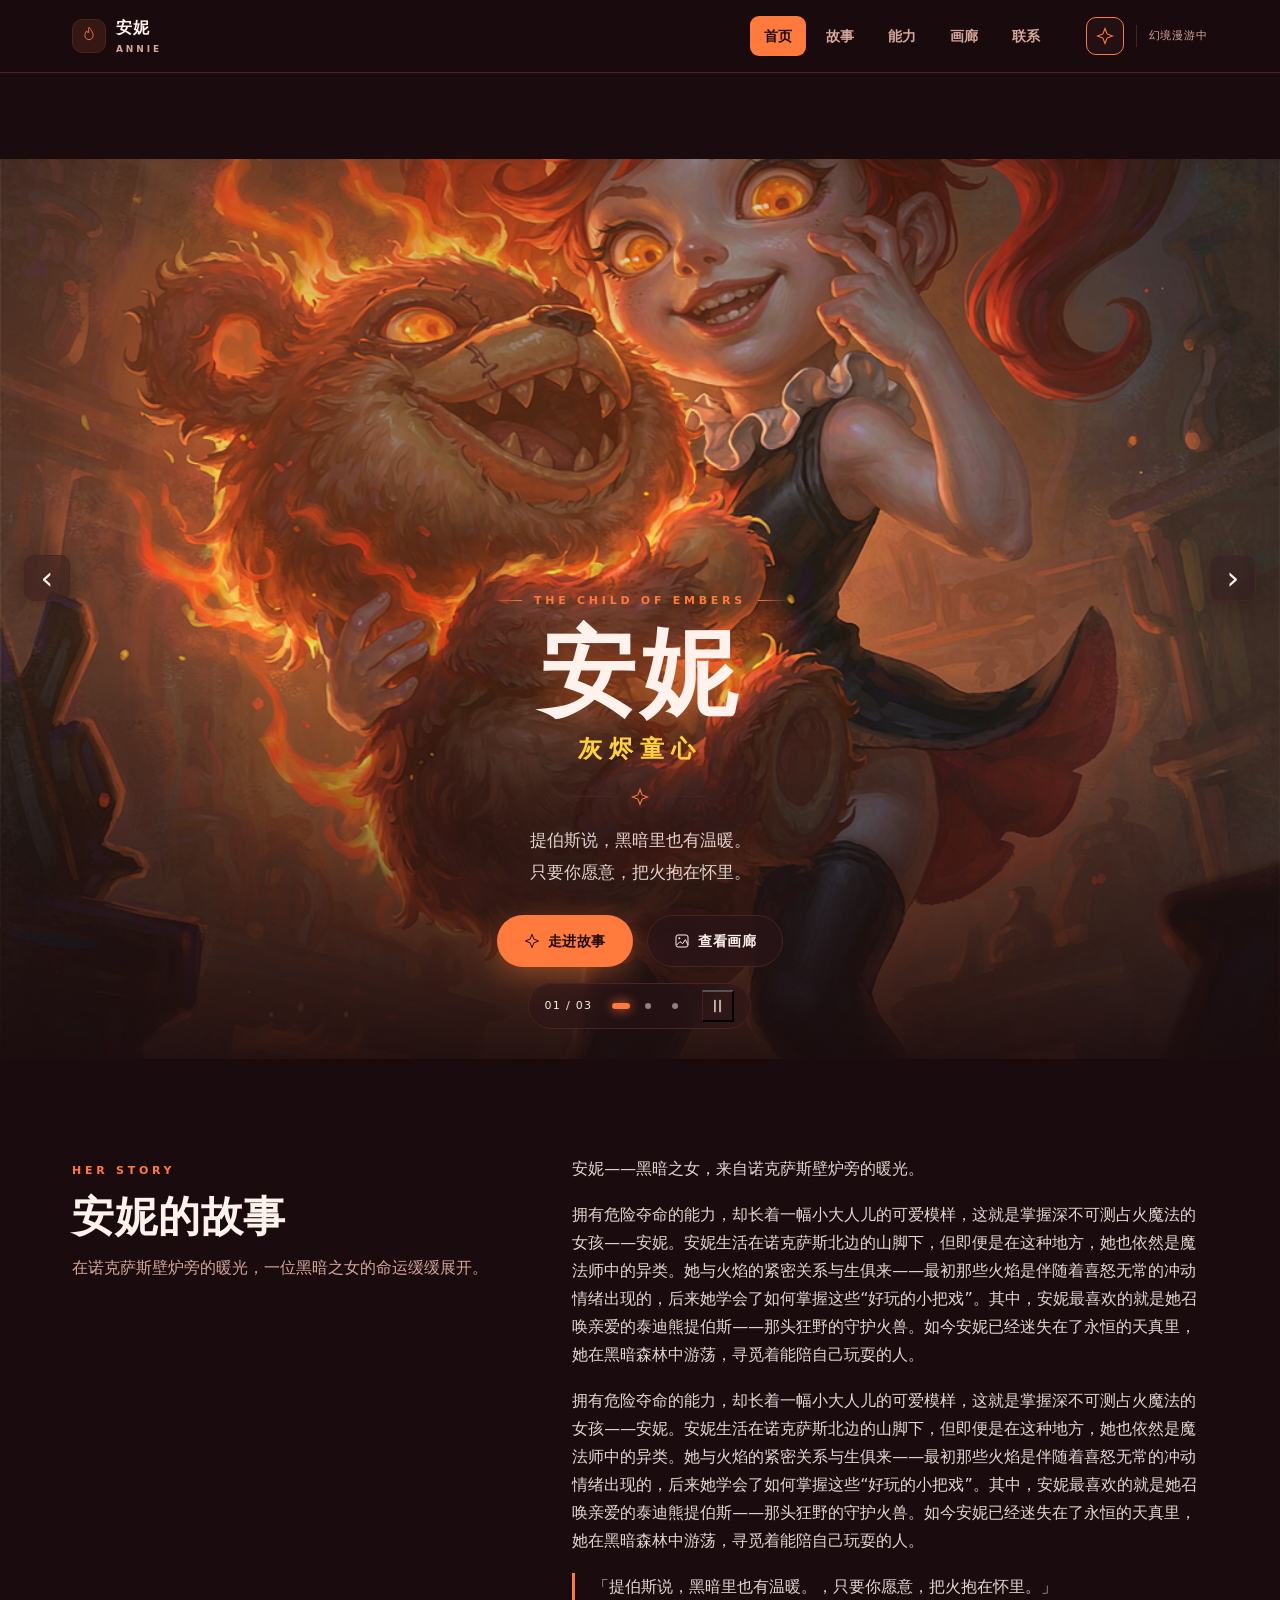
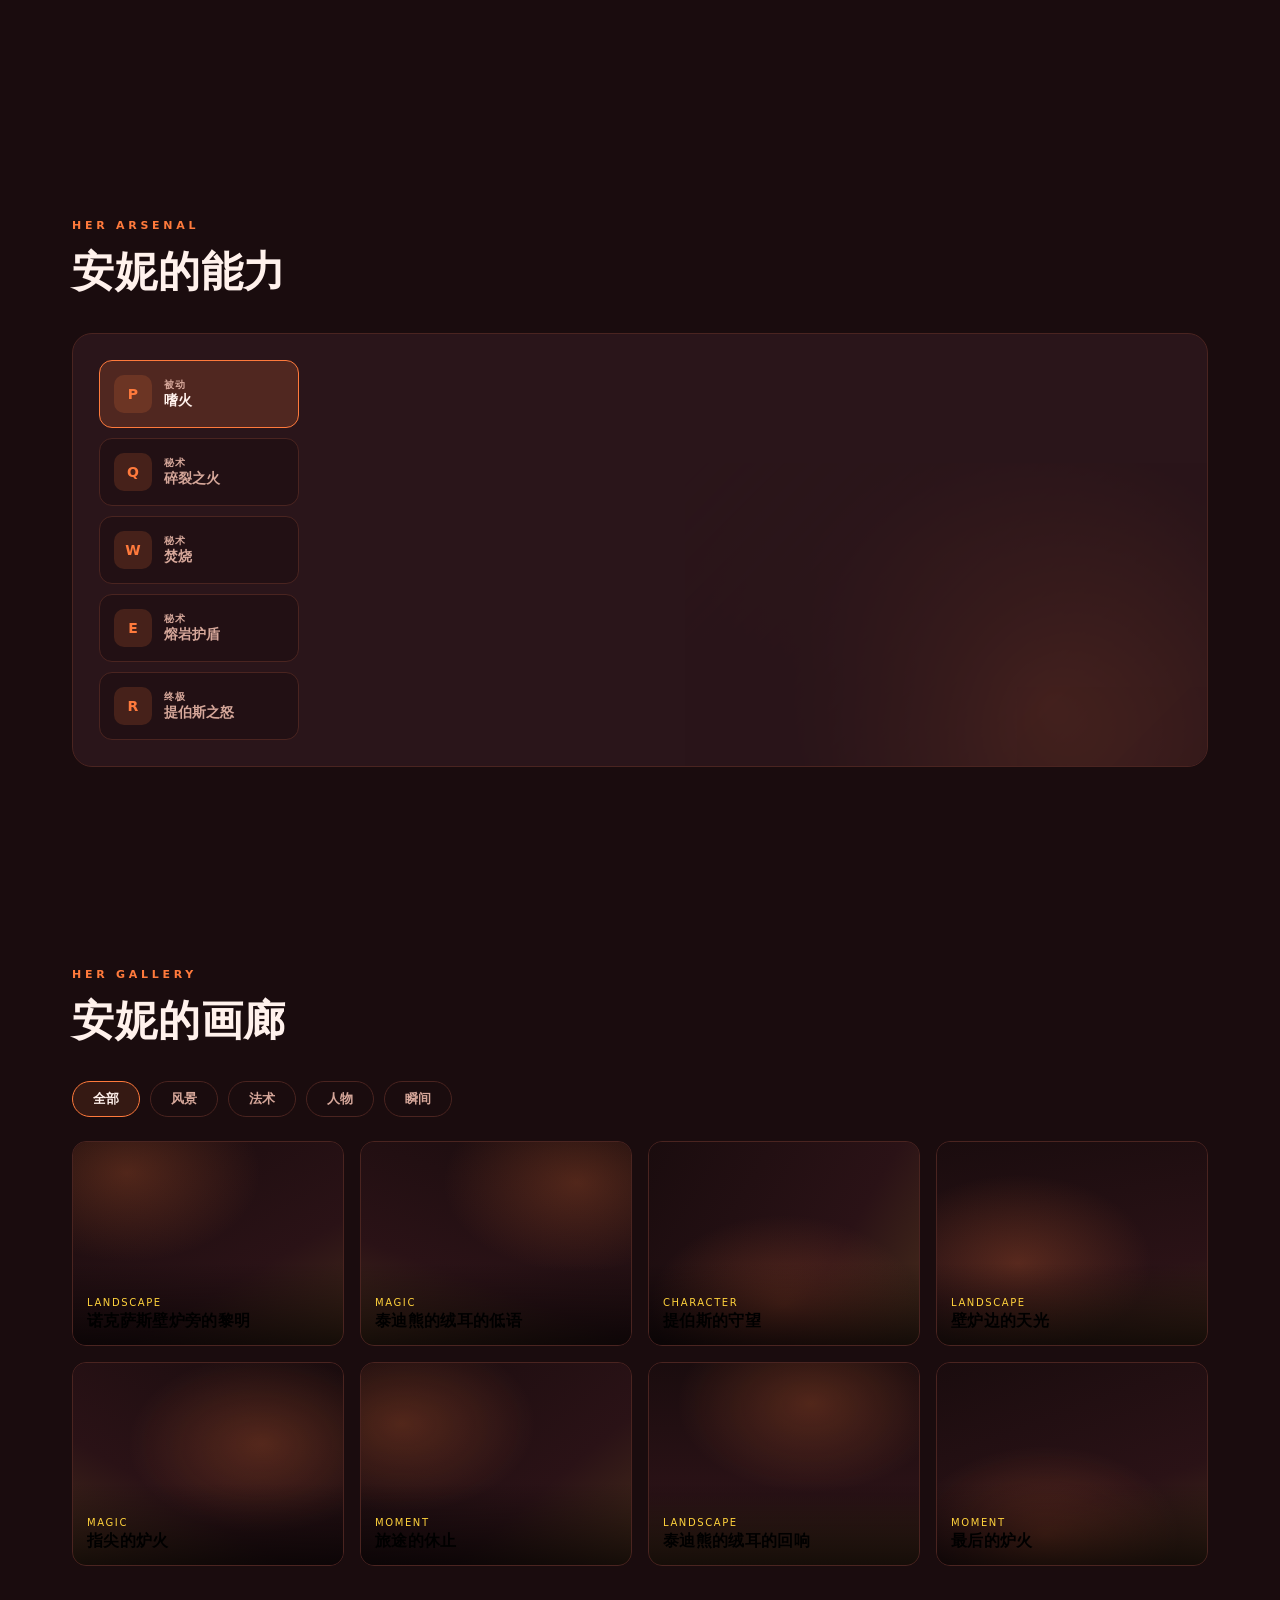
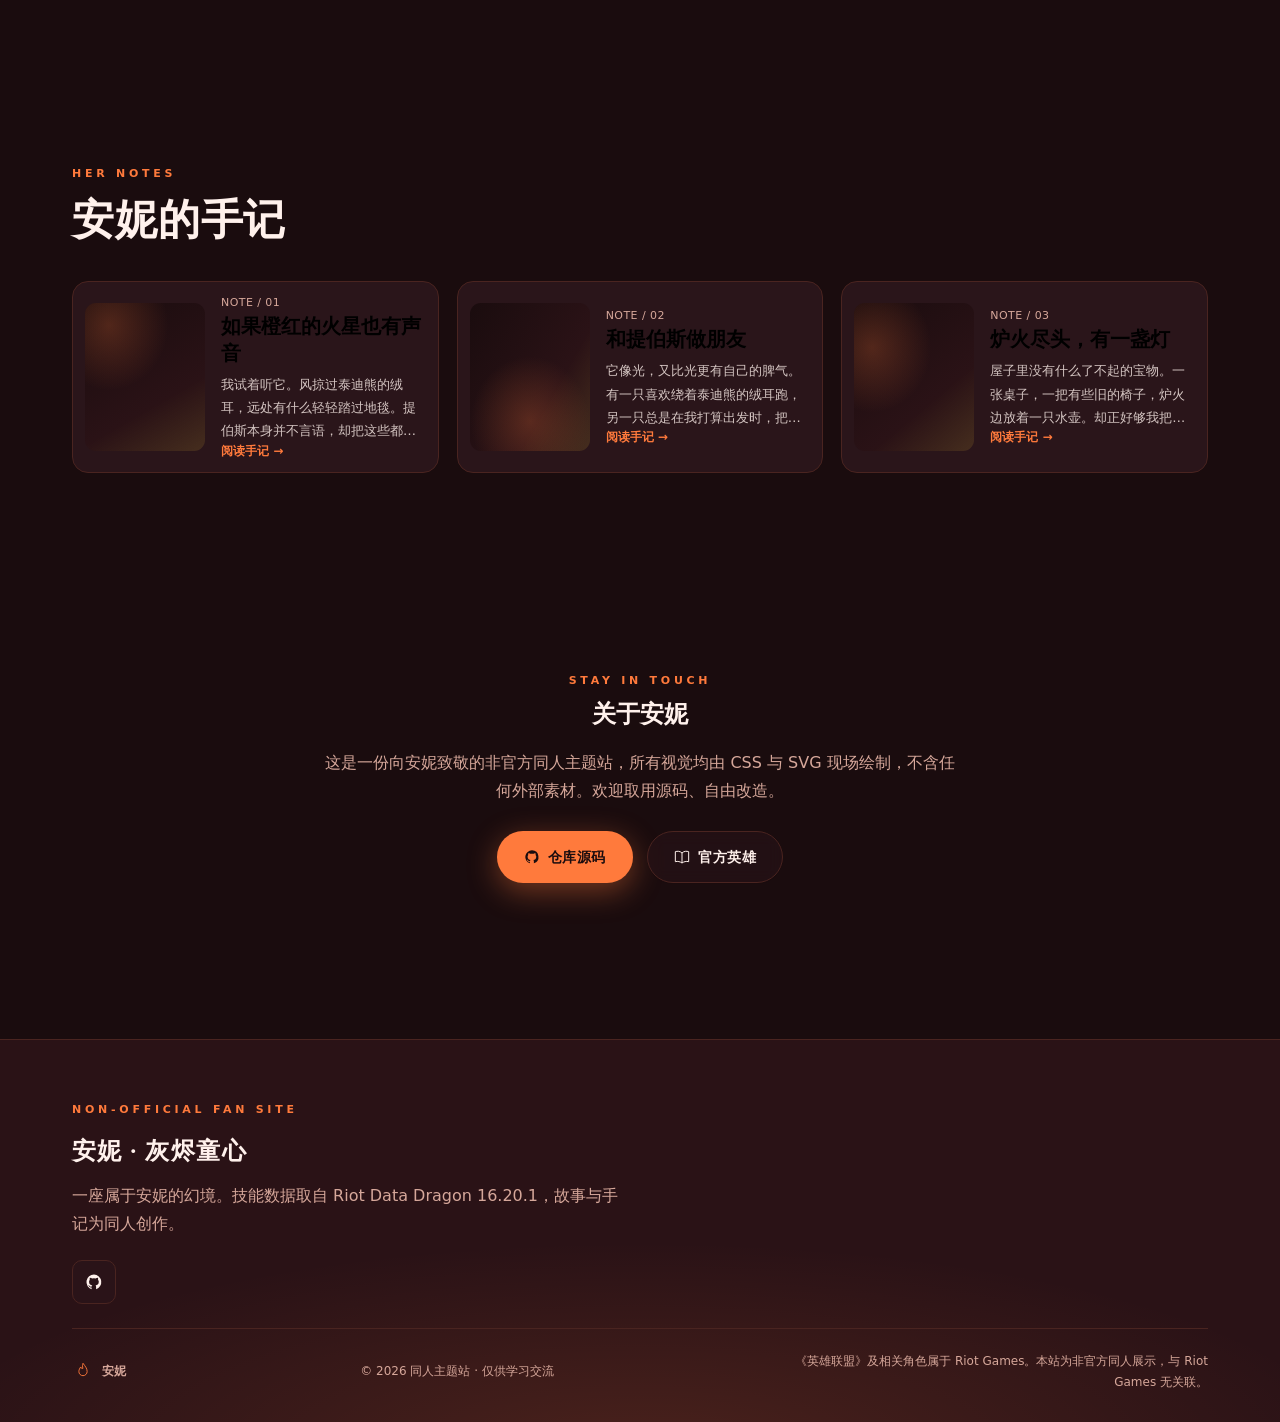
==== commit 5e4ddf6f: "feat: add hero image and regenerate site" ====
--- a/index.html
+++ b/index.html
@@ -35,7 +35,7 @@
   <main id="main">
     <section id="home" class="hero" aria-labelledby="hero-title" aria-roledescription="轮播图">
       <div class="hero-slides"><div class="hero-track" id="hero-track">
-        <div class="hero-image" data-label="主视觉" role="img" aria-label="主视觉：安妮的主题幻境" style="background:radial-gradient(120% 90% at 25% 15%, #ff7a3c40 0%, transparent 55%), radial-gradient(90% 80% at 85% 80%, #ffd23c2e 0%, transparent 50%), linear-gradient(155deg, #1a0c0e 0%, #2a1216 55%, #ff7a3c1f 100%)"></div>
+        <div class="hero-image" data-label="主视觉" role="img" aria-label="主视觉：安妮的主题幻境" style="background:radial-gradient(120% 90% at 25% 15%, #ff7a3c33 0%, transparent 55%), url('assets/hero.png') center/cover no-repeat, linear-gradient(155deg, #1a0c0e 0%, #2a1216 100%)"></div>
 <div class="hero-image" data-label="幻境" role="img" aria-label="幻境：安妮的主题幻境" style="background:radial-gradient(100% 100% at 80% 20%, #ffd23c33 0%, transparent 55%), linear-gradient(200deg, #2a1216 0%, #1a0c0e 60%, #ff7a3c22 100%)"></div>
 <div class="hero-image" data-label="余光" role="img" aria-label="余光：安妮的主题幻境" style="background:radial-gradient(110% 90% at 50% 90%, #ff7a3c33 0%, transparent 55%), linear-gradient(120deg, #1a0c0e 0%, #2a1216 70%, #ffd23c1f 100%)"></div>
       </div></div>
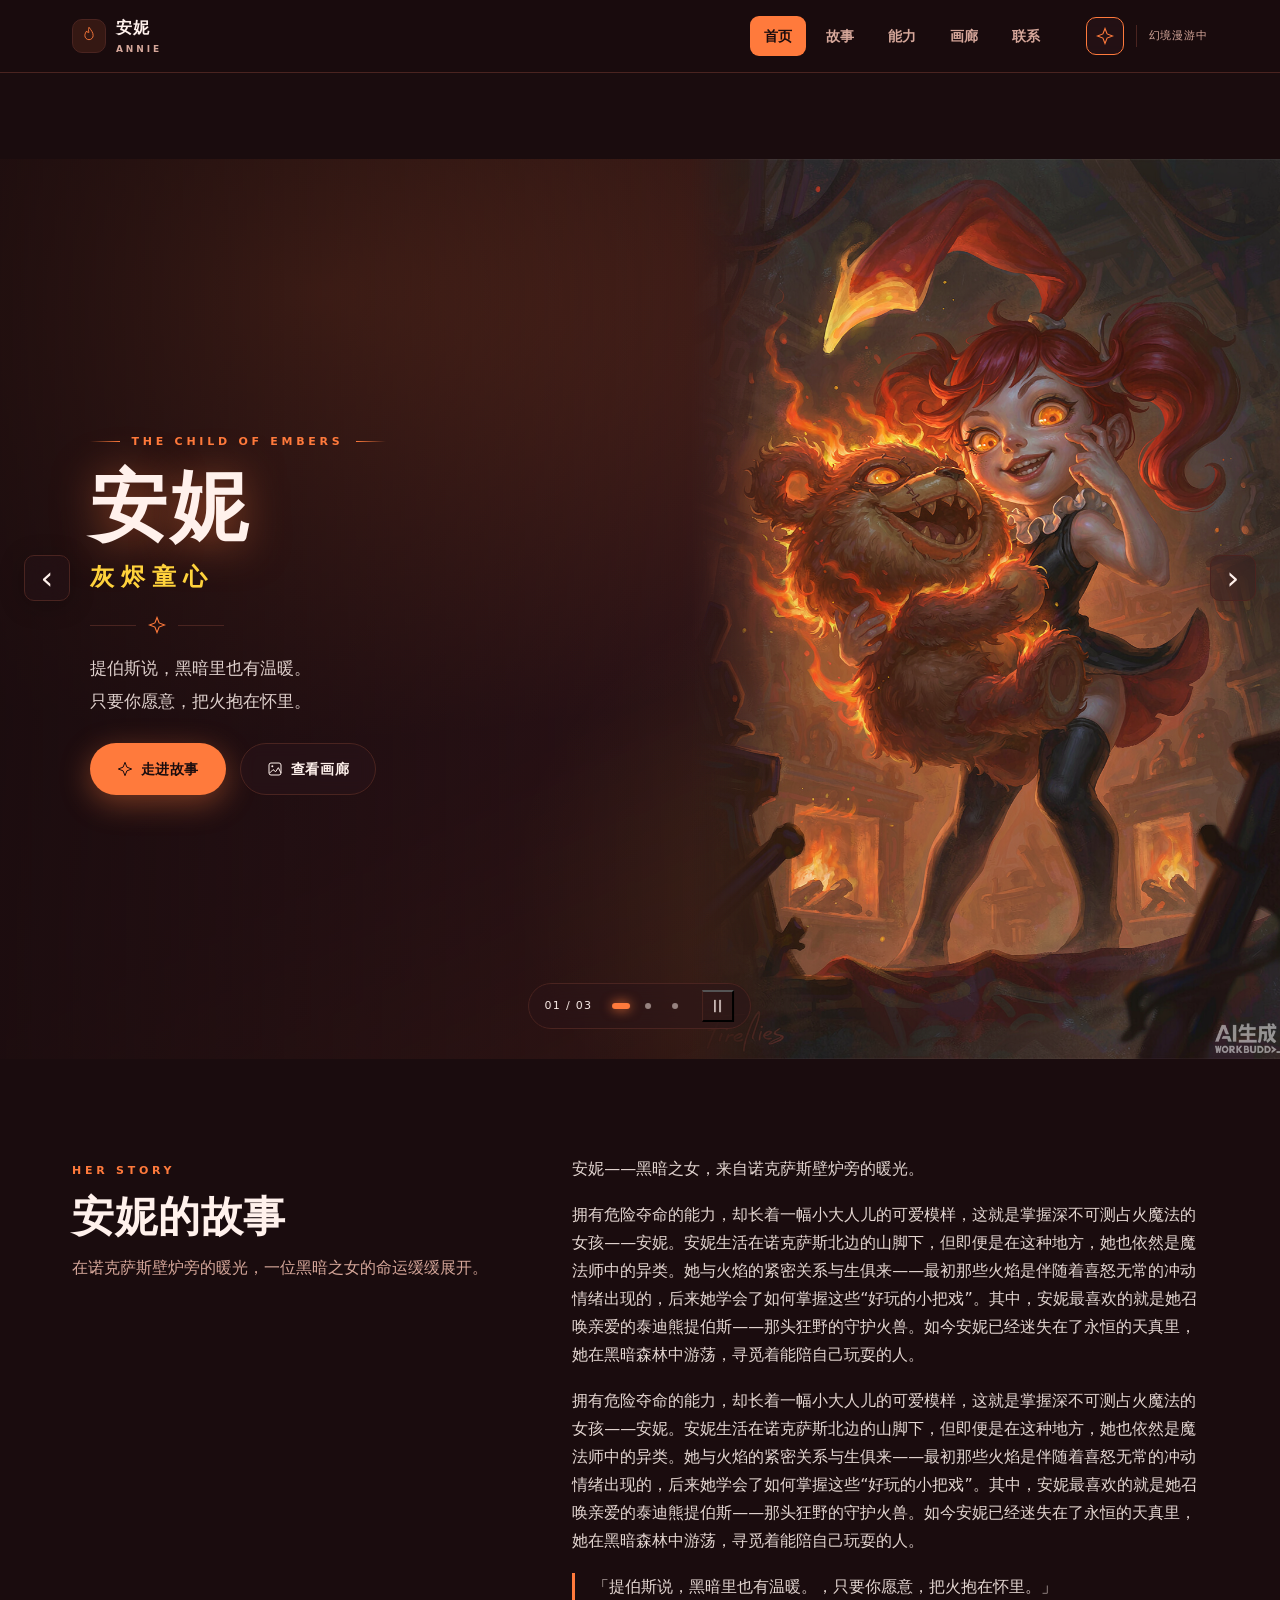
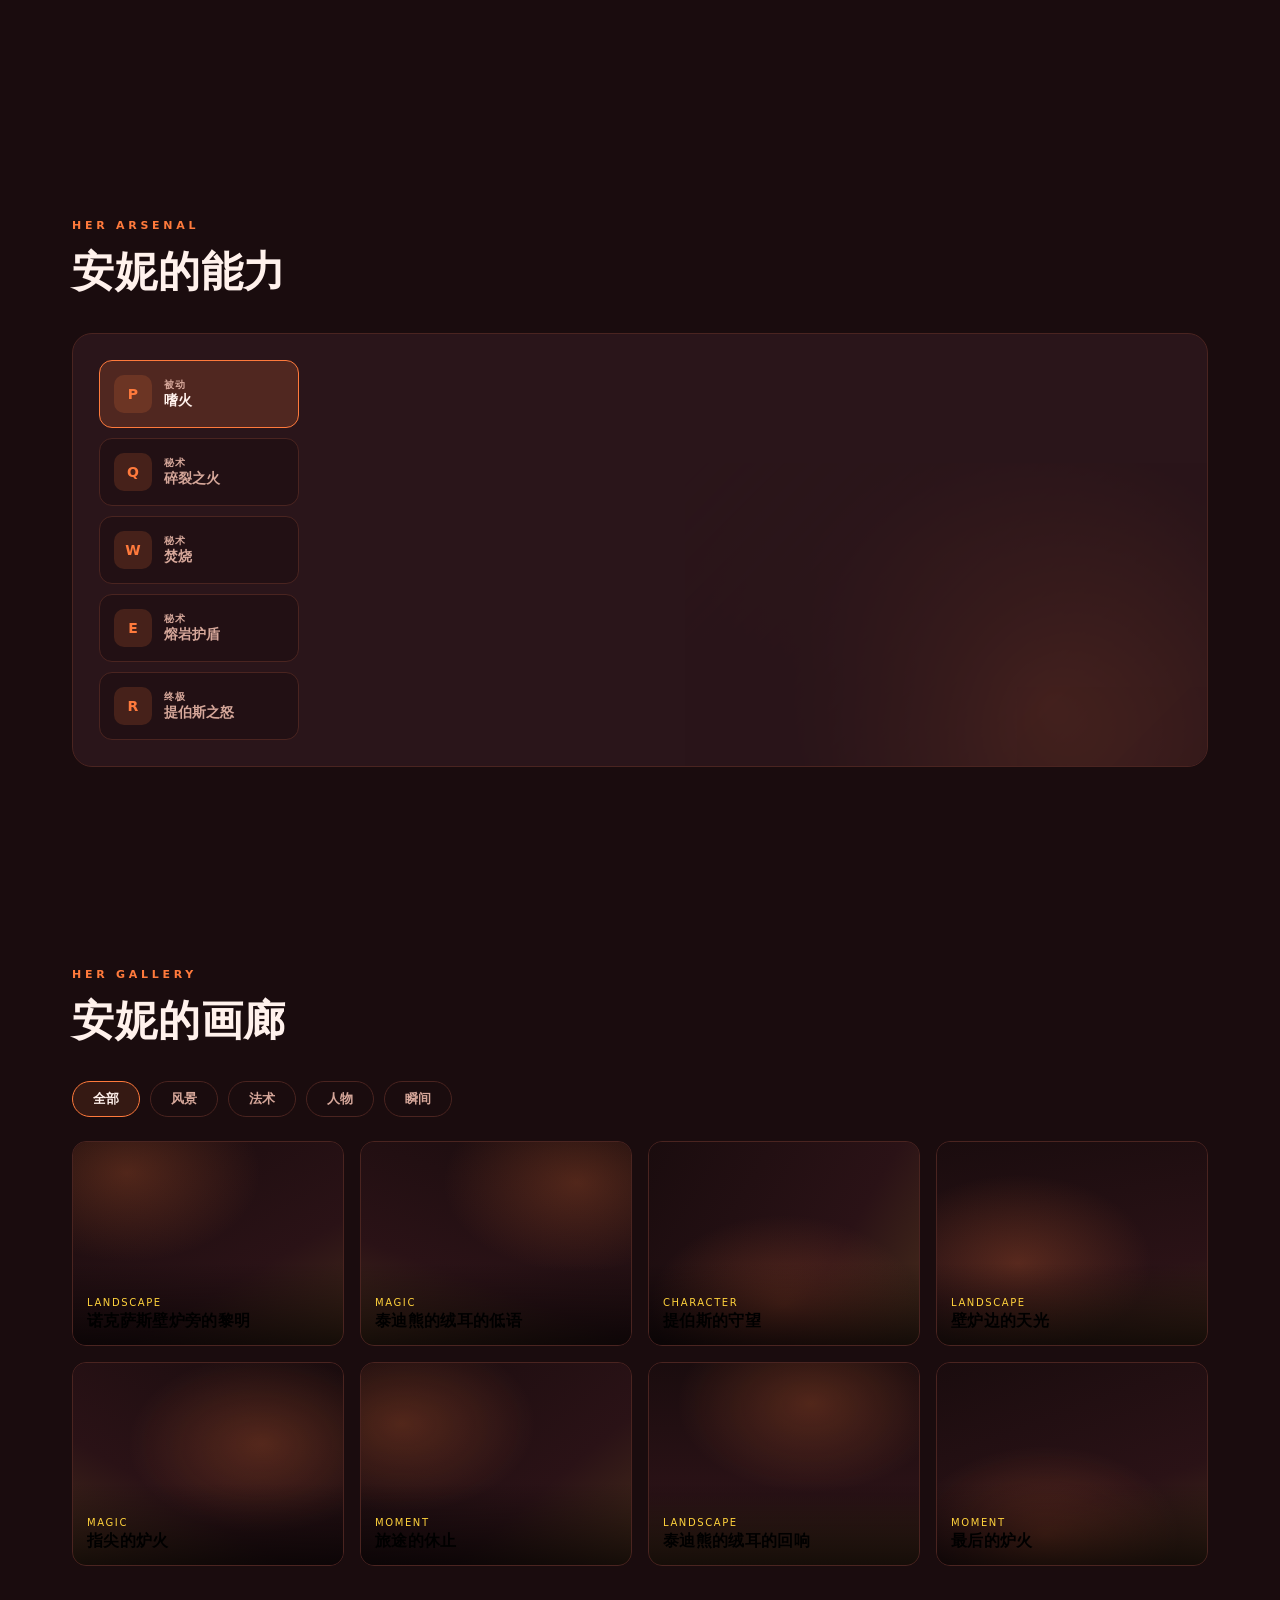
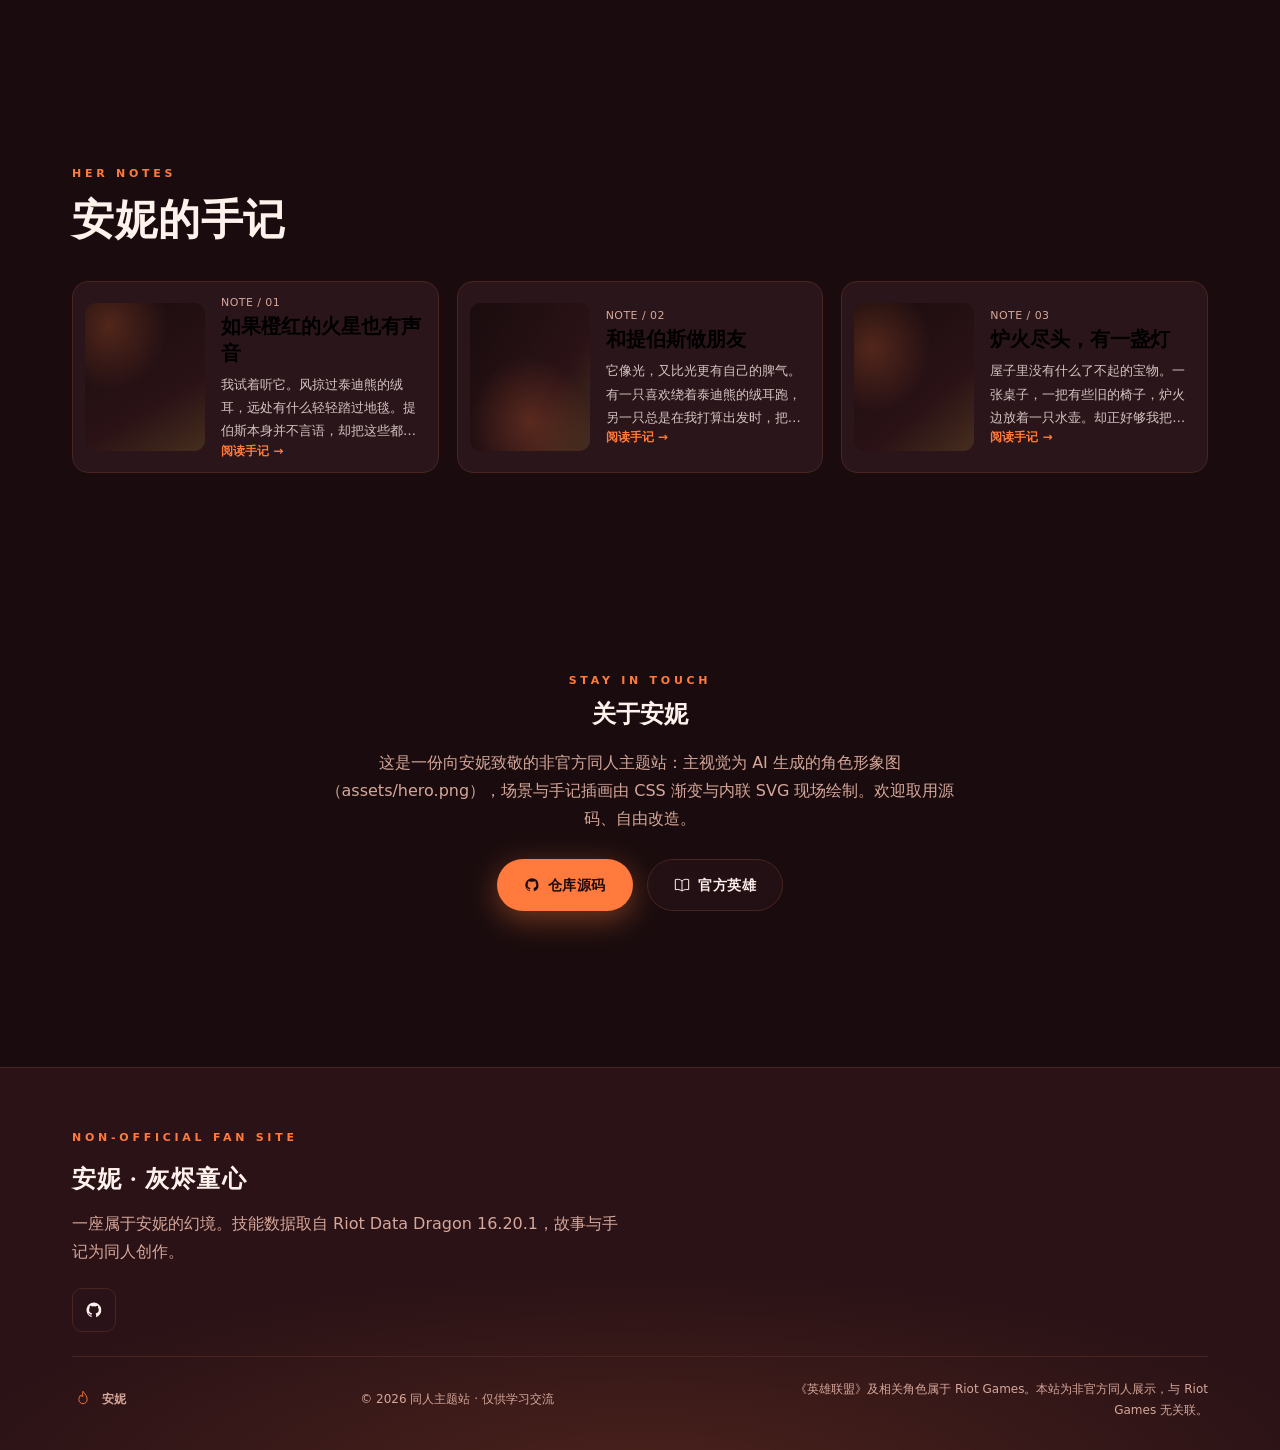
==== commit 88643a36: "feat: showcase champion portrait in hero (left copy + right character art)" ====
--- a/index.html
+++ b/index.html
@@ -35,11 +35,12 @@
   <main id="main">
     <section id="home" class="hero" aria-labelledby="hero-title" aria-roledescription="轮播图">
       <div class="hero-slides"><div class="hero-track" id="hero-track">
-        <div class="hero-image" data-label="主视觉" role="img" aria-label="主视觉：安妮的主题幻境" style="background:radial-gradient(120% 90% at 25% 15%, #ff7a3c33 0%, transparent 55%), url('assets/hero.png') center/cover no-repeat, linear-gradient(155deg, #1a0c0e 0%, #2a1216 100%)"></div>
-<div class="hero-image" data-label="幻境" role="img" aria-label="幻境：安妮的主题幻境" style="background:radial-gradient(100% 100% at 80% 20%, #ffd23c33 0%, transparent 55%), linear-gradient(200deg, #2a1216 0%, #1a0c0e 60%, #ff7a3c22 100%)"></div>
-<div class="hero-image" data-label="余光" role="img" aria-label="余光：安妮的主题幻境" style="background:radial-gradient(110% 90% at 50% 90%, #ff7a3c33 0%, transparent 55%), linear-gradient(120deg, #1a0c0e 0%, #2a1216 70%, #ffd23c1f 100%)"></div>
+        <div class="hero-image" data-label="主视觉" role="img" aria-label="主视觉：安妮的主题幻境" aria-hidden="true" style="background:radial-gradient(120% 90% at 25% 15%, #ff7a3c40 0%, transparent 55%), radial-gradient(90% 80% at 85% 80%, #ffd23c2e 0%, transparent 50%), linear-gradient(155deg, #1a0c0e 0%, #2a1216 55%, #ff7a3c1f 100%)"></div>
+<div class="hero-image" data-label="幻境" role="img" aria-label="幻境：安妮的主题幻境" aria-hidden="true" style="background:radial-gradient(100% 100% at 80% 20%, #ffd23c33 0%, transparent 55%), linear-gradient(200deg, #2a1216 0%, #1a0c0e 60%, #ff7a3c22 100%)"></div>
+<div class="hero-image" data-label="余光" role="img" aria-label="余光：安妮的主题幻境" aria-hidden="true" style="background:radial-gradient(110% 90% at 50% 90%, #ff7a3c33 0%, transparent 55%), linear-gradient(120deg, #1a0c0e 0%, #2a1216 70%, #ffd23c1f 100%)"></div>
       </div></div>
       <div class="hero-shade"></div><div class="particles" aria-hidden="true"></div>
+      <div class="hero-portrait"><img src="assets/hero.png" alt="安妮（黑暗之女）角色形象插画" width="1024" height="1536" fetchpriority="high"></div>
       <button class="hero-arrow hero-previous icon-button" type="button" aria-label="上一张主视觉" aria-controls="hero-track" hidden>‹</button>
       <button class="hero-arrow hero-next icon-button" type="button" aria-label="下一张主视觉" aria-controls="hero-track" hidden>›</button>
       <div class="hero-content">
@@ -133,7 +134,7 @@
       <div class="contact-inner">
         <p class="eyebrow">STAY IN TOUCH</p>
         <h2 id="contact-title">关于安妮</h2>
-        <p class="contact-copy">这是一份向安妮致敬的非官方同人主题站，所有视觉均由 CSS 与 SVG 现场绘制，不含任何外部素材。欢迎取用源码、自由改造。</p>
+        <p class="contact-copy">这是一份向安妮致敬的非官方同人主题站：主视觉为 AI 生成的角色形象图（assets/hero.png），场景与手记插画由 CSS 渐变与内联 SVG 现场绘制。欢迎取用源码、自由改造。</p>
         <div class="contact-actions">
           <a class="button button-primary" href="https://github.com/heqiangdiao-wq/lol-annie" rel="noopener"><svg><use href="#icon-github"/></svg>仓库源码</a>
           <a class="button button-glass" href="https://www.leagueoflegends.com/zh-tw/champions/" rel="noopener"><svg><use href="#icon-book"/></svg>官方英雄</a>
--- a/styles.css
+++ b/styles.css
@@ -43,26 +43,28 @@
 .nav-note{display:none}}
 
 /* ====== hero ====== */
-.hero{position:relative;height:100svh;min-height:620px;display:flex;align-items:flex-end;overflow:hidden}
-.hero-slides{position:absolute;inset:0;z-index:-3;overflow:hidden}
+.hero{position:relative;height:100svh;min-height:640px;display:flex;align-items:center;overflow:hidden}
+.hero-slides{position:absolute;inset:0;z-index:-4;overflow:hidden}
+.hero-portrait{position:absolute;top:0;right:0;bottom:0;width:min(46vw,660px);z-index:-3;pointer-events:none}
+.hero-portrait img{width:100%;height:100%;object-fit:cover;object-position:50% 16%;display:block;-webkit-mask-image:linear-gradient(90deg,transparent 0,#000 16%);mask-image:linear-gradient(90deg,transparent 0,#000 16%);filter:drop-shadow(0 0 60px color-mix(in srgb,var(--primary) 26%,transparent))}
 .hero-track{display:flex;width:100%;height:100%;will-change:transform}
 .hero-track.is-ready{transition:transform .8s cubic-bezier(.65,0,.35,1)}
 .hero-track>.hero-image{flex:0 0 100%;width:100%;height:100%;min-width:0;background-size:cover;background-position:center}
-.hero-shade{position:absolute;inset:0;z-index:-2;background:linear-gradient(180deg,rgba(0,0,0,.15) 0%,transparent 35%,transparent 55%,color-mix(in srgb,var(--bg) 92%,transparent) 100%)}
+.hero-shade{position:absolute;inset:0;z-index:-2;background:linear-gradient(90deg,color-mix(in srgb,var(--bg) 80%,transparent) 0%,color-mix(in srgb,var(--bg) 32%,transparent) 36%,transparent 60%)}
 .particles{position:absolute;inset:0;z-index:-1;pointer-events:none;overflow:hidden}
 .snowflake{position:absolute;top:-8%;width:6px;height:6px;border-radius:50%;background:var(--flake);opacity:.7;box-shadow:0 0 8px var(--flake);animation:fall linear infinite}
 @keyframes fall{0%{transform:translateY(-10vh) translateX(0)}100%{transform:translateY(112vh) translateX(20px)}}
-.hero-content{position:relative;z-index:3;max-width:760px;padding:0 30px 92px;margin:0 auto;width:100%;text-align:center}
+.hero-content{position:relative;z-index:3;width:min(560px,46vw);padding:110px 0;margin:0 0 0 7vw;text-align:left}
 .eyebrow{display:inline-flex;align-items:center;gap:12px;font-size:11px;letter-spacing:.34em;color:var(--primary);font-weight:700}
 .eyebrow span{width:30px;height:1px;background:linear-gradient(90deg,transparent,var(--primary))}
 .eyebrow span:last-child{background:linear-gradient(90deg,var(--primary),transparent)}
-.hero h1{font-family:var(--serif);font-size:96px;line-height:1;margin:16px 0 6px;letter-spacing:.04em;text-shadow:0 4px 40px color-mix(in srgb,var(--primary) 50%,transparent)}
+.hero h1{font-family:var(--serif);font-size:clamp(56px,6vw,92px);line-height:1.06;margin:16px 0 8px;letter-spacing:.04em;text-shadow:0 4px 40px color-mix(in srgb,var(--primary) 50%,transparent)}
 .hero-subtitle{font-size:24px;color:var(--accent);letter-spacing:.3em;font-weight:600}
-.ornament{display:flex;align-items:center;justify-content:center;gap:12px;margin:18px 0}
+.ornament{display:flex;align-items:center;gap:12px;margin:18px 0}
 .ornament i{width:46px;height:1px;background:var(--line)}
 .ornament svg{width:18px;height:18px;color:var(--primary);fill:none;stroke:var(--primary);stroke-width:1.4}
 .hero-description{font-size:17px;color:color-mix(in srgb,var(--text) 86%,transparent);line-height:1.9}
-.hero-actions{display:flex;gap:14px;justify-content:center;margin-top:26px;flex-wrap:wrap}
+.hero-actions{display:flex;gap:14px;margin-top:26px;flex-wrap:wrap}
 .button{display:inline-flex;align-items:center;gap:8px;padding:13px 26px;border-radius:30px;font-weight:700;font-size:14px;letter-spacing:.04em;transition:.2s;border:1px solid transparent}
 .button svg{width:16px;height:16px;fill:currentColor}
 .button-primary{background:var(--primary);color:var(--bg);box-shadow:0 8px 30px color-mix(in srgb,var(--primary) 40%,transparent)}
@@ -89,7 +91,8 @@
 .story-inner{display:grid;grid-template-columns:1fr 1.4fr;gap:46px;align-items:start}
 .story-copy p{margin-bottom:18px;font-size:16px;color:color-mix(in srgb,var(--text) 88%,transparent)}
 .story-quote{font-family:var(--serif);font-size:22px;color:var(--primary);border-left:3px solid var(--primary);padding-left:18px;line-height:1.7}
-@media(max-width:760px){.story-inner{grid-template-columns:1fr;gap:24px}.section-heading h2{font-size:32px}.hero h1{font-size:64px}.hero-subtitle{font-size:18px}}
+@media(max-width:860px){.hero{align-items:flex-end;min-height:600px}.hero-portrait{width:100%;left:0;right:auto;opacity:.62}.hero-portrait img{object-position:50% 12%;-webkit-mask-image:linear-gradient(180deg,#000 0 32%,transparent 74%);mask-image:linear-gradient(180deg,#000 0 32%,transparent 74%);filter:none}.hero-content{width:100%;max-width:640px;margin:0 auto;padding:0 22px 118px;text-align:center}.ornament{justify-content:center}.hero-actions{justify-content:center}.hero-shade{background:linear-gradient(180deg,rgba(0,0,0,.18) 0%,transparent 30%,transparent 46%,color-mix(in srgb,var(--bg) 94%,transparent) 100%)}}
+@media(max-width:760px){.story-inner{grid-template-columns:1fr;gap:24px}.section-heading h2{font-size:32px}.hero-subtitle{font-size:18px}}
 
 /* ====== abilities ====== */
 .ability-panel{display:grid;grid-template-columns:200px 1fr;gap:26px;background:var(--panel);border:1px solid var(--line);border-radius:20px;padding:26px;position:relative;overflow:hidden;min-height:420px}
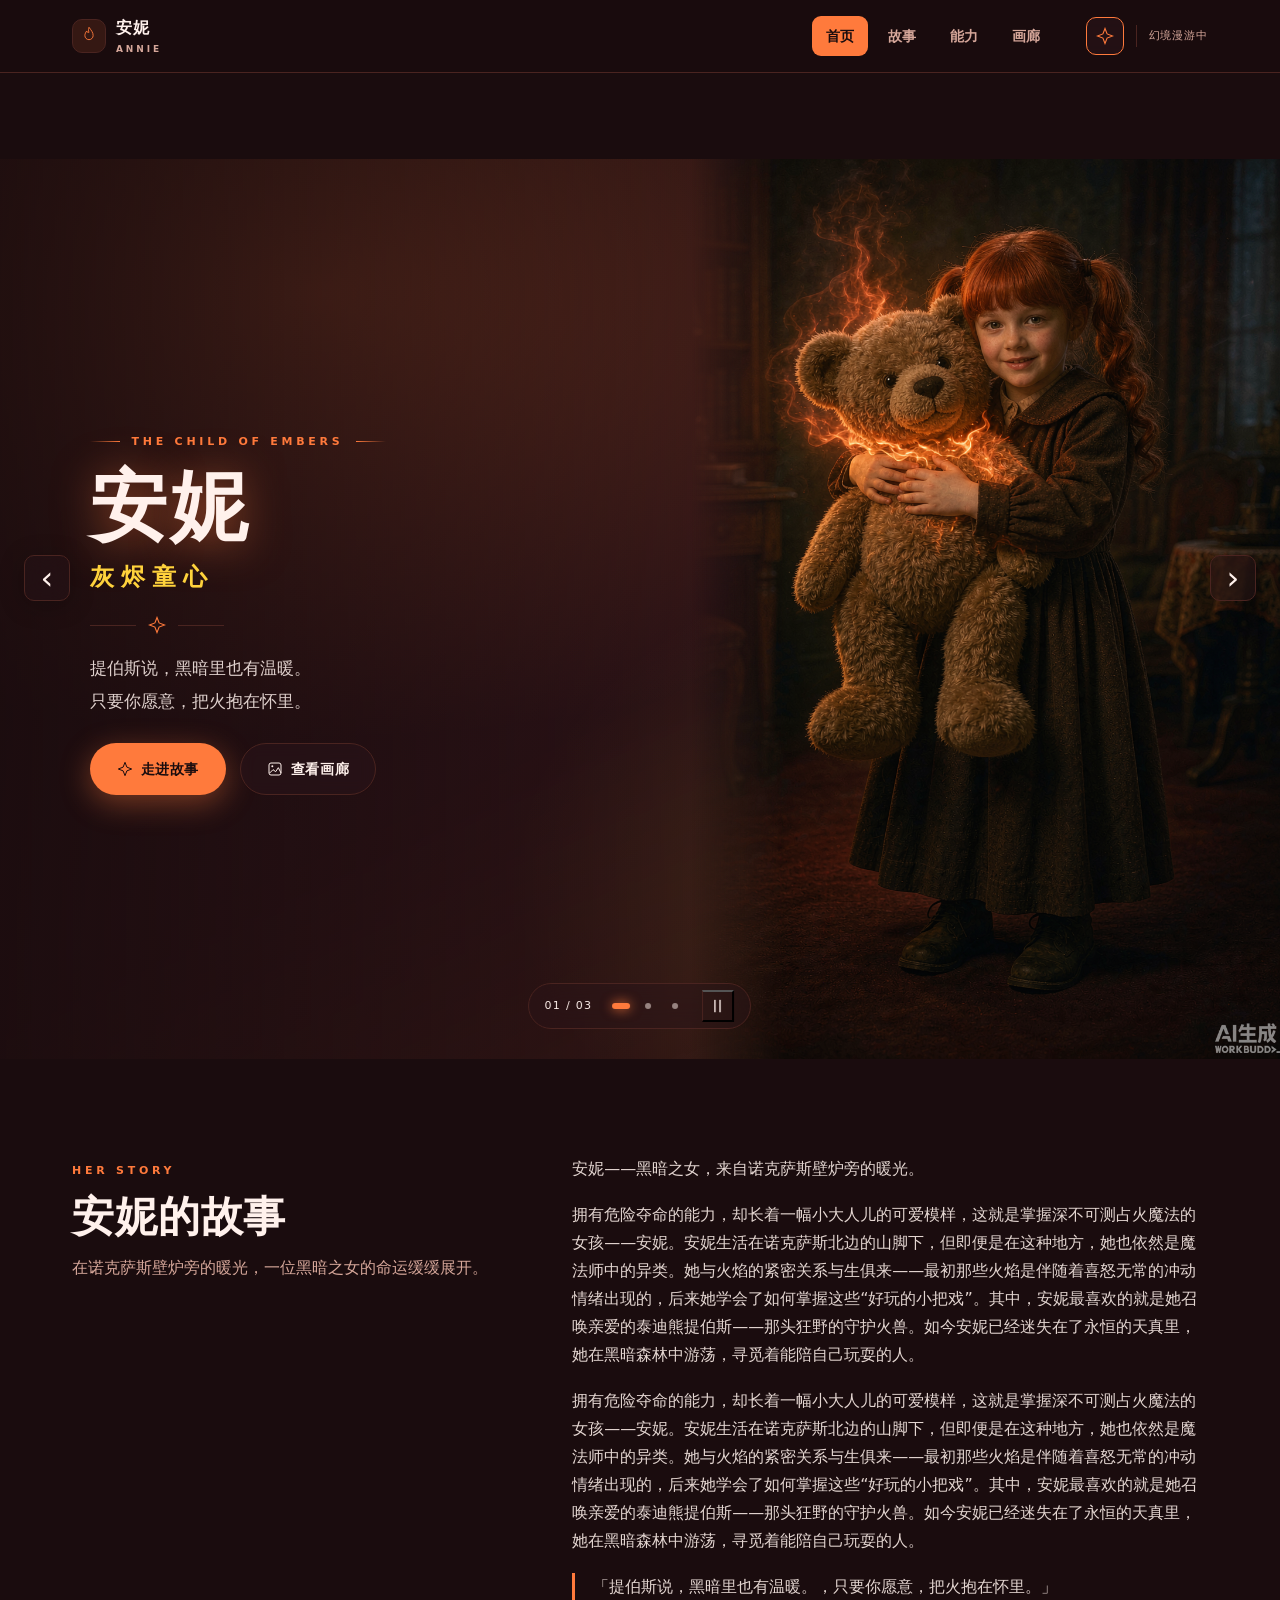
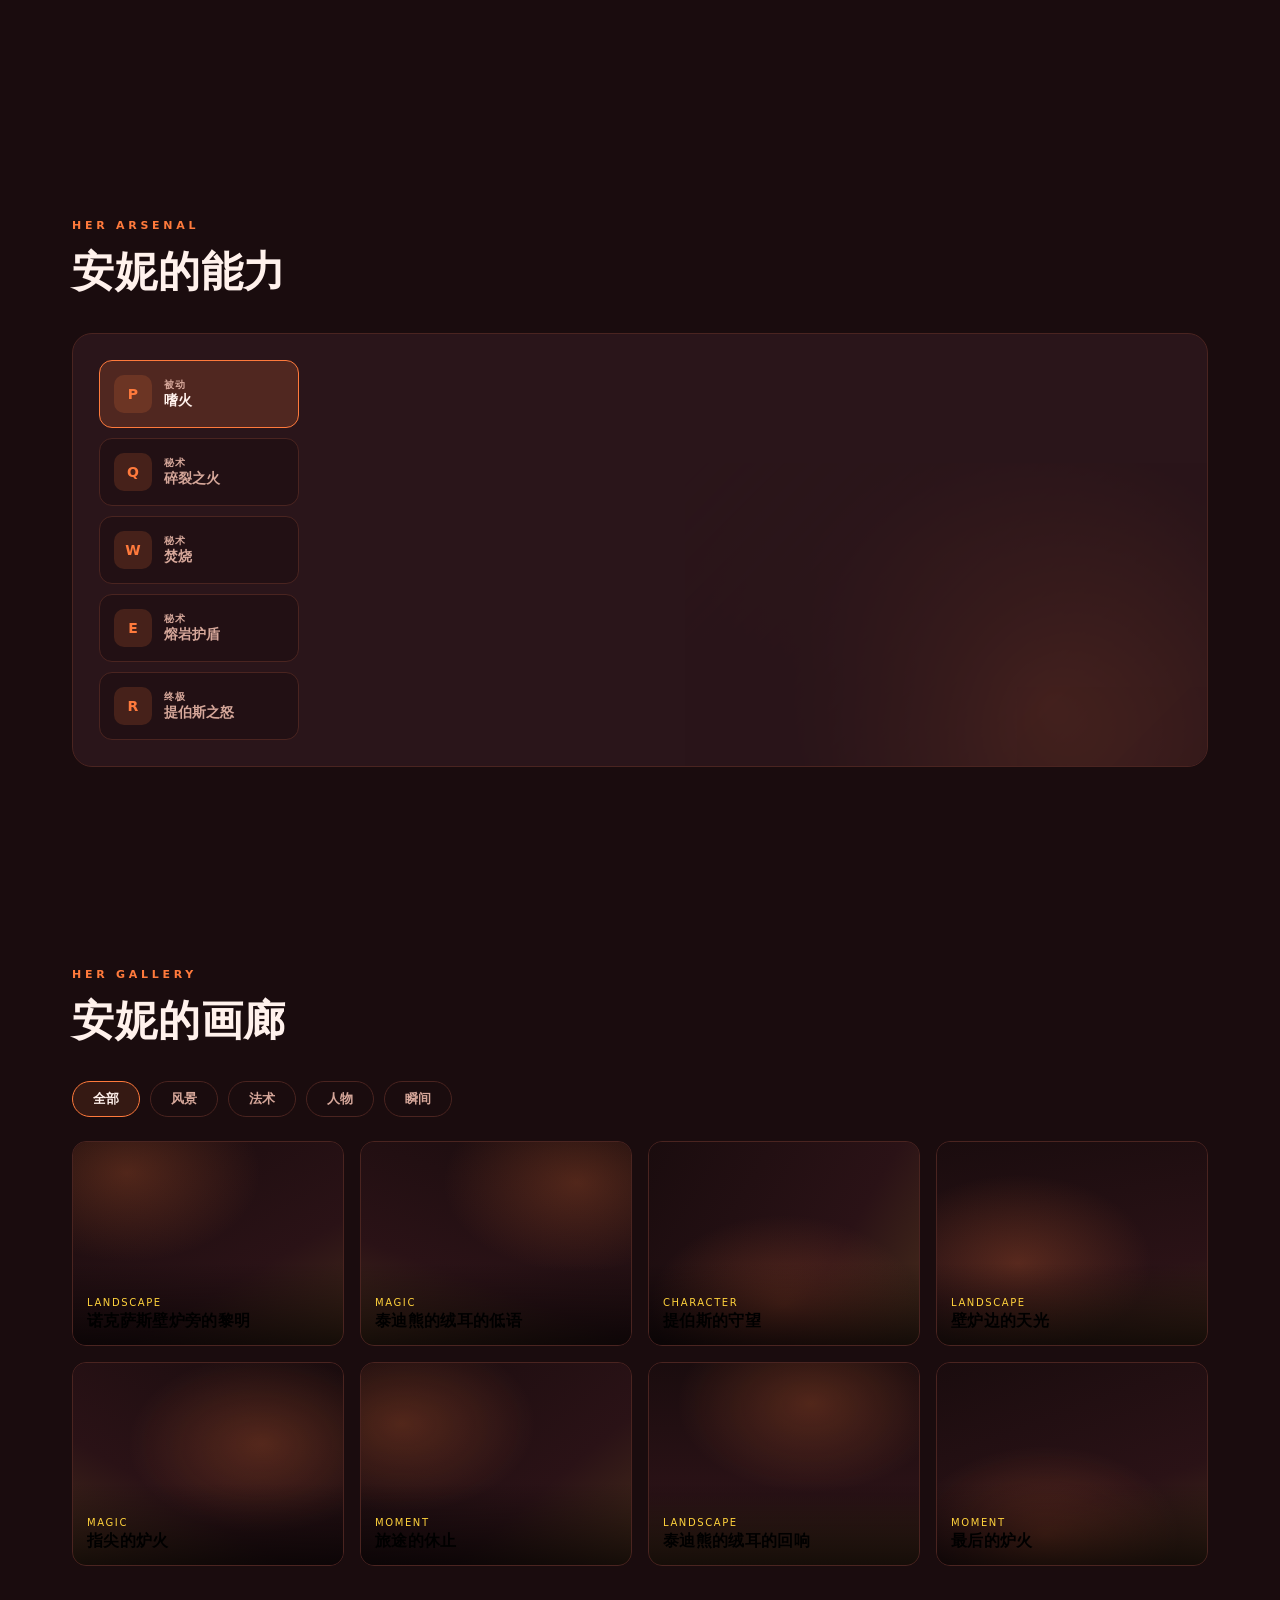
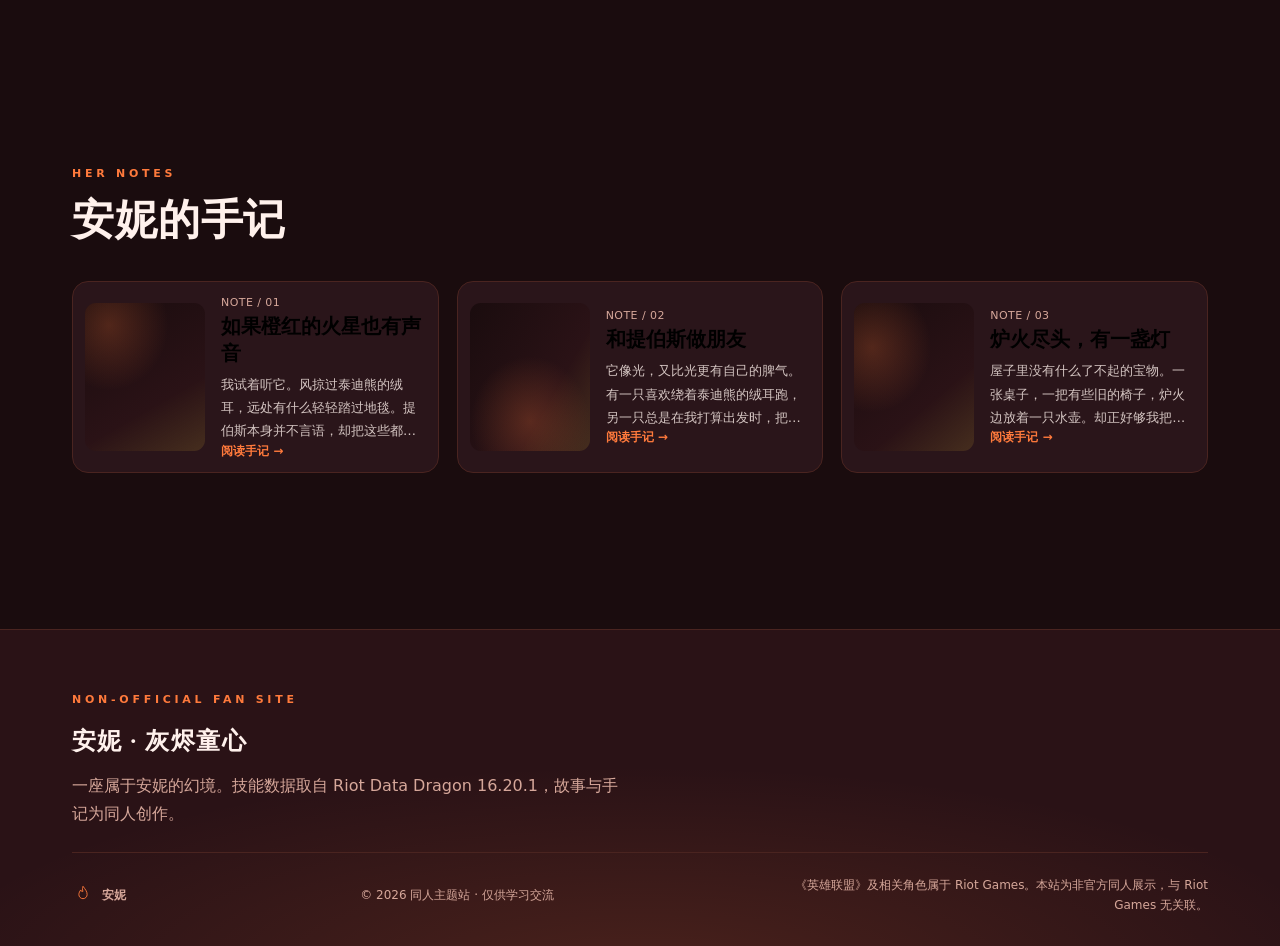
==== commit 0f604ba6: "refactor: remove contact section, social links and external contact details" ====
--- a/index.html
+++ b/index.html
@@ -18,15 +18,13 @@
     <symbol id="icon-moon" viewBox="0 0 24 24"><path d="M20.8 14A9 9 0 0 1 10 3.2 9 9 0 1 0 20.8 14Z" fill="none" stroke="currentColor" stroke-width="1.5"/></symbol>
     <symbol id="icon-image" viewBox="0 0 24 24"><rect x="3" y="3" width="18" height="18" rx="3" fill="none" stroke="currentColor" stroke-width="1.5"/><circle cx="8" cy="8" r="1.5" fill="currentColor"/><path d="m4 18 5-5 4 3 4-6 4 8" fill="none" stroke="currentColor" stroke-width="1.5"/></symbol>
     <symbol id="icon-book" viewBox="0 0 24 24"><path d="M12 6C9 3 5 3 2 4v15c4-1 7 0 10 2 3-2 6-3 10-2V4c-3-1-7-1-10 2Zm0 0v15" fill="none" stroke="currentColor" stroke-width="1.5"/></symbol>
-    <symbol id="icon-mail" viewBox="0 0 24 24"><rect x="2" y="4" width="20" height="16" rx="3" fill="none" stroke="currentColor" stroke-width="1.5"/><path d="m3 5 9 8 9-8" fill="none" stroke="currentColor" stroke-width="1.5"/></symbol>
-    <symbol id="icon-github" viewBox="0 0 24 24"><path d="M12 2a10 10 0 0 0-3.2 19.5v-2.3c-2.6.6-3.2-1.1-3.2-1.1-.4-1-1-1.3-1-1.3-.9-.6.1-.6.1-.6 1 0 1.5 1 1.5 1 .9 1.5 2.3 1 2.8.8.1-.7.4-1.2.7-1.5-2.1-.2-4.3-1.1-4.3-4.8 0-1.1.4-2 1-2.7-.1-.2-.4-1.3.1-2.7 0 0 .9-.3 2.8 1a9.4 9.4 0 0 1 5.1 0c2-1.3 2.8-1 2.8-1 .6 1.4.2 2.5.1 2.7.7.7 1.1 1.6 1.1 2.7 0 3.7-2.2 4.5-4.3 4.8.4.3.7.9.7 1.8v3.2A10 10 0 0 0 12 2Z" fill="currentColor"/></symbol>
   </svg>
 
   <header class="site-header">
     <nav class="navigation" aria-label="主导航">
       <a class="brand" href="#home" aria-label="安妮首页"><span class="brand-mark"><svg><use href="#icon-sigil"/></svg></span><span>安妮<small>ANNIE</small></span></a>
       <div class="nav-links" id="nav-menu">
-        <a href="#home" class="active">首页</a><a href="#story-detail">故事</a><a href="#ability-detail">能力</a><a href="#gallery">画廊</a><a href="#contact">联系</a>
+        <a href="#home" class="active">首页</a><a href="#story-detail">故事</a><a href="#ability-detail">能力</a><a href="#gallery">画廊</a>
       </div>
       <div class="nav-tools"><button class="icon-button atmosphere-button" type="button" aria-label="关闭粒子效果" aria-pressed="true" title="粒子效果"><svg><use href="#icon-star"/></svg></button><span class="nav-divider"></span><span class="nav-note">幻境漫游中</span><button class="menu-toggle icon-button" type="button" aria-controls="nav-menu" aria-expanded="false" aria-label="打开导航菜单"><span></span><span></span></button></div>
     </nav>
@@ -129,18 +127,6 @@
 <button class="journal-card" data-article="2" aria-label="阅读：炉火尽头，有一盏灯"><span class="journal-art scene-6" aria-hidden="true"></span><span class="journal-copy"><span class="journal-meta">NOTE / 03</span><strong>炉火尽头，有一盏灯</strong><span class="journal-excerpt">屋子里没有什么了不起的宝物。一张桌子，一把有些旧的椅子，炉火边放着一只水壶。却正好够我把斗篷晾开，把泰迪熊的绒耳摊在桌上，让赶了一天路的手指慢慢暖起来。</span><span class="read-label">阅读手记 →</span></span></button>
       </div>
     </section>
-
-    <section id="contact" class="contact-section" aria-labelledby="contact-title">
-      <div class="contact-inner">
-        <p class="eyebrow">STAY IN TOUCH</p>
-        <h2 id="contact-title">关于安妮</h2>
-        <p class="contact-copy">这是一份向安妮致敬的非官方同人主题站：主视觉为 AI 生成的角色形象图（assets/hero.png），场景与手记插画由 CSS 渐变与内联 SVG 现场绘制。欢迎取用源码、自由改造。</p>
-        <div class="contact-actions">
-          <a class="button button-primary" href="https://github.com/heqiangdiao-wq/lol-annie" rel="noopener"><svg><use href="#icon-github"/></svg>仓库源码</a>
-          <a class="button button-glass" href="https://www.leagueoflegends.com/zh-tw/champions/" rel="noopener"><svg><use href="#icon-book"/></svg>官方英雄</a>
-        </div>
-      </div>
-    </section>
   </main>
 
   <footer class="site-footer">
@@ -149,9 +135,6 @@
       <p class="eyebrow">NON-OFFICIAL FAN SITE</p>
       <h2>安妮 · 灰烬童心</h2>
       <p>一座属于安妮的幻境。技能数据取自 Riot Data Dragon 16.20.1，故事与手记为同人创作。</p>
-      <div class="footer-socials">
-        <a class="icon-button" href="https://github.com/heqiangdiao-wq/lol-annie" rel="noopener" aria-label="GitHub 仓库"><svg><use href="#icon-github"/></svg></a>
-      </div>
       <div class="footer-bottom">
         <p class="footer-brand"><svg class="footer-mark"><use href="#icon-sigil"/></svg> 安妮</p>
         <p>© <span id="copyright-year">2026</span> 同人主题站 · 仅供学习交流</p>
--- a/styles.css
+++ b/styles.css
@@ -84,7 +84,7 @@
 .hero-dot[aria-disabled="true"]{cursor:default}
 
 /* ====== sections ====== */
-.story-section,.abilities-section,.gallery-section,.journal-section,.contact-section{padding:96px 22px;max-width:1180px;margin:0 auto}
+.story-section,.abilities-section,.gallery-section,.journal-section{padding:96px 22px;max-width:1180px;margin:0 auto}
 .section-heading{margin-bottom:34px}
 .section-heading h2{font-family:var(--serif);font-size:42px;line-height:1.25;margin-top:8px;letter-spacing:.02em}
 .section-intro{color:var(--muted);max-width:620px;margin-top:10px}
@@ -136,12 +136,6 @@
 .read-label{font-size:12px;color:var(--primary);margin-top:8px;font-weight:700}
 @media(max-width:760px){.journal-list{grid-template-columns:1fr}.journal-card{min-height:auto}.journal-art{height:120px}}
 
-/* ====== contact ====== */
-.contact-section{text-align:center}
-.contact-inner{max-width:640px;margin:0 auto}
-.contact-copy{color:var(--muted);font-size:16px;margin:14px 0 26px}
-.contact-actions{display:flex;gap:14px;justify-content:center;flex-wrap:wrap}
-
 /* ====== footer ====== */
 .site-footer{margin-top:60px;position:relative;border-top:1px solid var(--line);background:var(--bg-2)}
 .footer-glow{position:absolute;inset:0;overflow:hidden;pointer-events:none}
@@ -149,8 +143,6 @@
 .footer-content{max-width:1180px;margin:0 auto;padding:54px 22px 30px;position:relative}
 .footer-content h2{font-family:var(--serif);font-size:24px;margin:8px 0 10px;letter-spacing:.06em}
 .footer-content>p:not(.eyebrow){color:var(--muted);max-width:560px}
-.footer-socials{margin:22px 0}
-.footer-socials .icon-button{width:44px;height:44px}
 .footer-bottom{display:flex;align-items:center;justify-content:space-between;gap:16px;flex-wrap:wrap;padding-top:22px;border-top:1px solid var(--line);margin-top:24px}
 .footer-brand{display:flex;align-items:center;gap:8px;font-weight:800}
 .footer-mark{width:22px;height:22px;color:var(--primary)}
